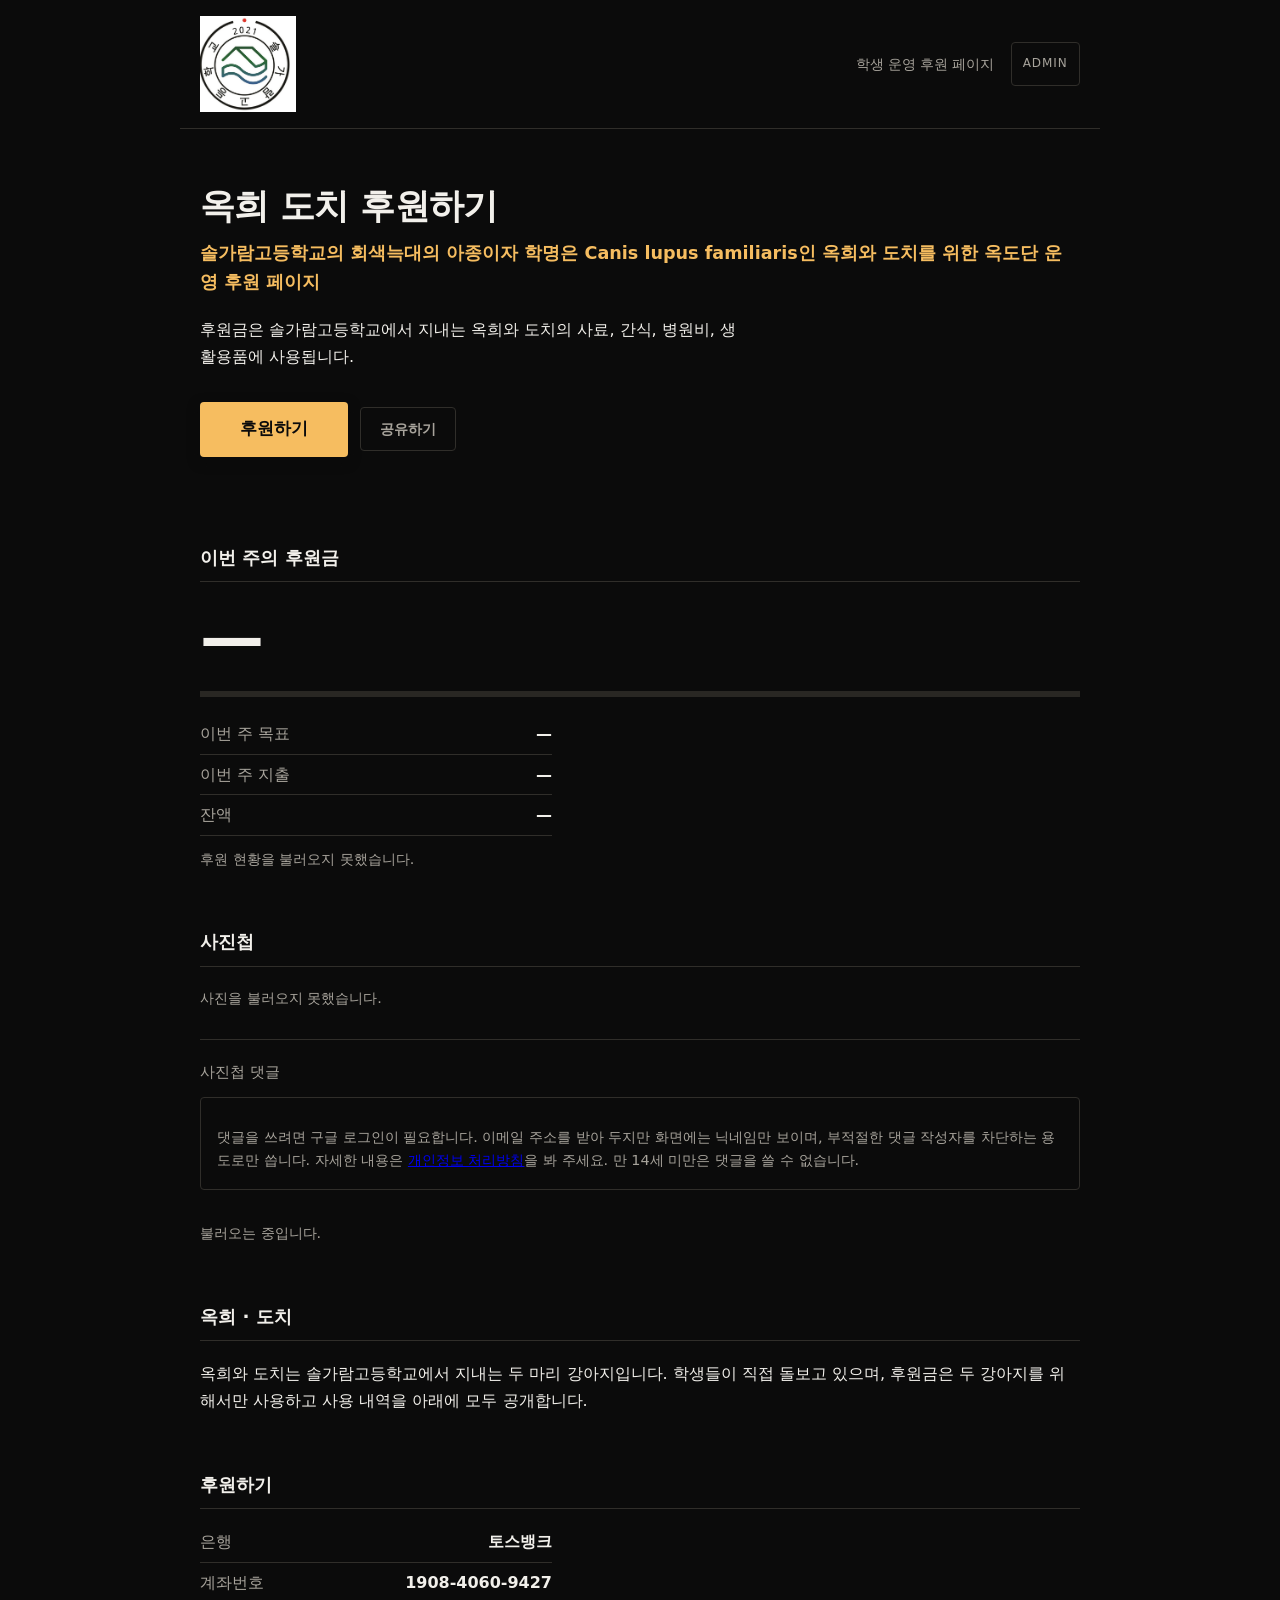
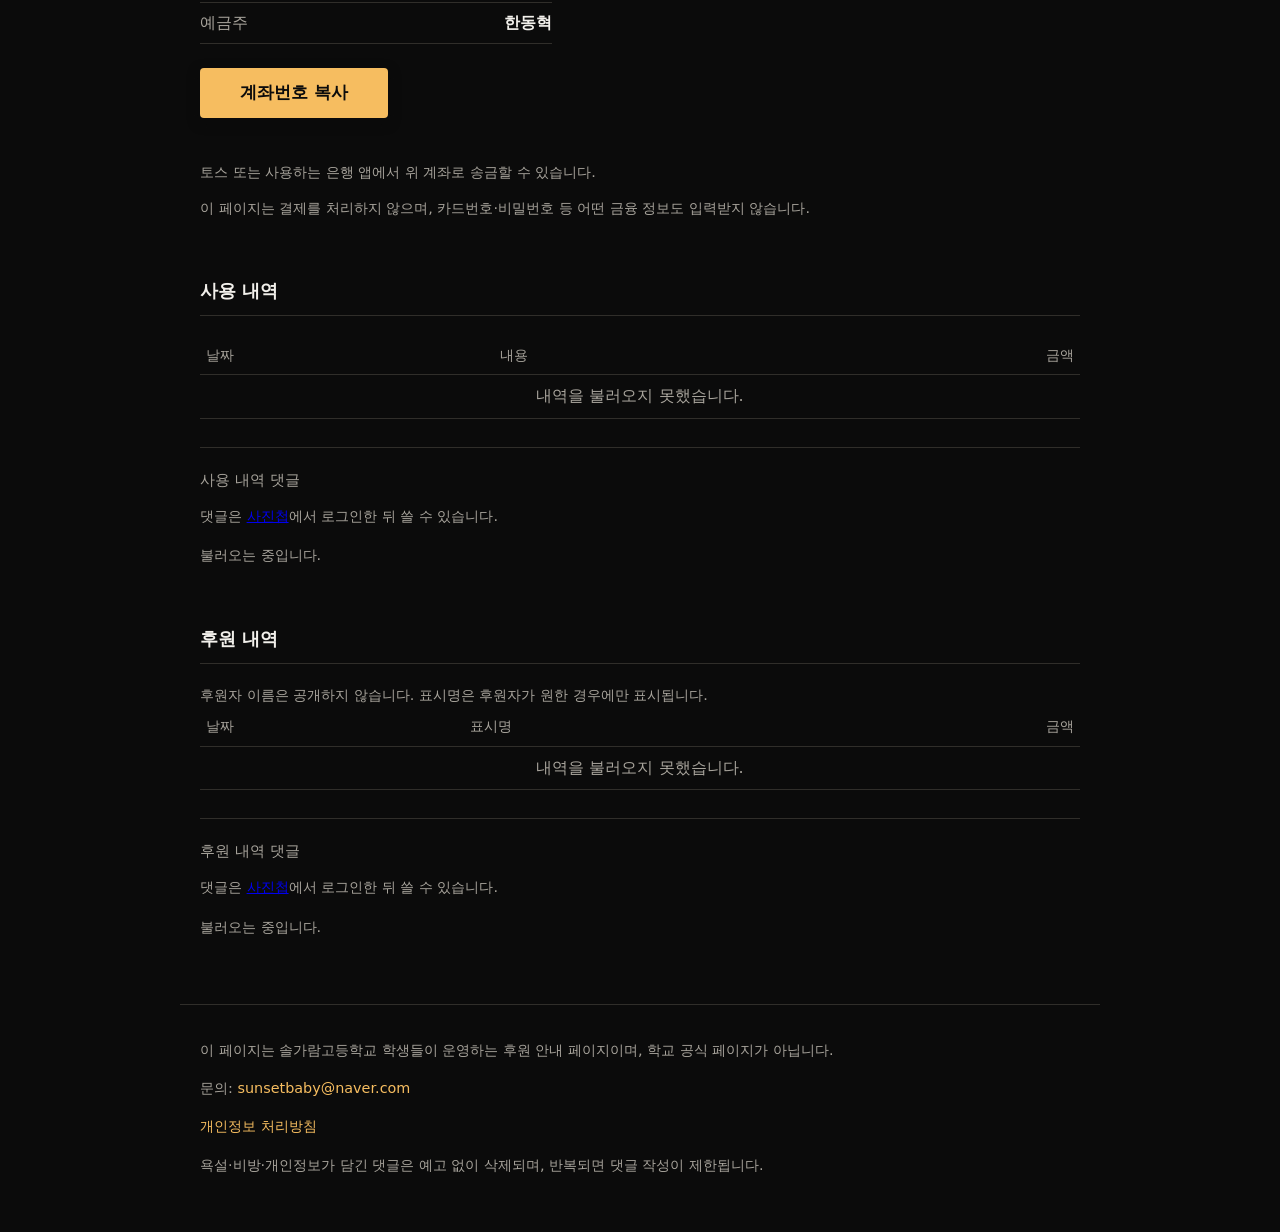
==== index.html @ 8f31803d "style(design): FINDING-004 — 모바일 터치 타깃이 44px 미만 공유하기 버튼 37px, ADMIN 링크 28px로 손가락 조작 최소 크기에 못 미쳤음. 모바" ====
<!DOCTYPE html>
<html lang="ko">
<head>
  <meta charset="UTF-8">
  <meta name="viewport" content="width=device-width, initial-scale=1">
  <title>옥희 도치 후원</title>
  <meta name="description" content="솔가람고등학교의 회색늑대의 아종이자 학명은 Canis lupus familiaris인 옥희와 도치를 위한 옥도단 운영 후원 페이지">
  <link rel="stylesheet" href="style.css?v=14">
  <script src="https://accounts.google.com/gsi/client" async defer></script>
</head>
<body>

<header class="site-header">
  <img src="assets/solgaram-logo.jpg" alt="솔가람고등학교 로고" class="logo"
       onerror="this.hidden=true;this.nextElementSibling.hidden=false">
  <span class="logo-text" hidden>솔가람고등학교</span>
  <span class="header-right">
    <span class="header-note">학생 운영 후원 페이지</span>
    <a href="admin.html" class="admin-link">ADMIN</a>
  </span>
</header>

<main>
  <section class="hero" aria-labelledby="page-title">
    <h1 id="page-title">옥희 도치 후원하기</h1>
    <p class="subtitle">솔가람고등학교의 회색늑대의 아종이자 학명은 Canis lupus familiaris인 옥희와 도치를 위한 옥도단 운영 후원 페이지</p>
    <p class="intro">
      후원금은 솔가람고등학교에서 지내는 옥희와 도치의
      사료, 간식, 병원비, 생활용품에 사용됩니다.
    </p>
    <div class="hero-actions">
      <a href="#donate" class="cta">후원하기</a>
      <button type="button" id="share" class="cta cta-quiet">공유하기</button>
    </div>
    <p class="share-msg" id="share-msg" role="status" aria-live="polite"></p>
  </section>

  <section aria-labelledby="status-title">
    <h2 id="status-title">이번 주의 후원금</h2>
    <p class="big-amount" id="received">—</p>
    <div class="bar" role="progressbar" aria-labelledby="status-title"
         aria-valuemin="0" aria-valuemax="100" aria-valuenow="0" id="bar">
      <div class="bar-fill" id="bar-fill"></div>
    </div>
    <p class="percent" id="percent"></p>
    <dl class="figures">
      <div><dt>이번 주 목표</dt><dd id="goal">—</dd></div>
      <div><dt>이번 주 지출</dt><dd id="spent">—</dd></div>
      <div><dt>잔액</dt><dd id="balance">—</dd></div>
    </dl>
    <p class="note" id="load-status" role="status" hidden>후원 현황을 불러오지 못했습니다.</p>
  </section>

  <section aria-labelledby="gallery-title">
    <h2 id="gallery-title">사진첩</h2>
    <ul class="gallery" id="gallery">
      <li class="gallery-empty">사진을 불러오는 중입니다.</li>
    </ul>

    <div class="comments" data-board="photos">
      <h3 class="comments-title">사진첩 댓글</h3>
      <div id="login-bar" class="login-bar">
      <p class="note">
        댓글을 쓰려면 구글 로그인이 필요합니다. 이메일 주소를 받아 두지만
        화면에는 닉네임만 보이며, 부적절한 댓글 작성자를 차단하는 용도로만 씁니다.
        자세한 내용은 <a href="privacy.html">개인정보 처리방침</a>을 봐 주세요.
        만 14세 미만은 댓글을 쓸 수 없습니다.
      </p>
      <div id="google-btn"></div>
      <p id="login-state" class="login-state" role="status" aria-live="polite"></p>
      <label class="login-nick">
        <span class="field-label">닉네임 (댓글에 이 이름으로 표시됩니다)</span>
        <input type="text" id="my-nickname" maxlength="20" placeholder="닉네임" autocomplete="off">
      </label>
      <button type="button" id="google-logout" class="cta cta-quiet" hidden>로그아웃</button>
    </div>

      <form class="comment-form" hidden>
        <label class="visually-hidden" for="body-photos">댓글</label>
        <input type="text" id="body-photos" class="comment-body" maxlength="200"
               placeholder="댓글을 남겨 주세요" autocomplete="off" required>
        <button type="submit" class="cta cta-quiet">등록</button>
        <p class="form-msg comment-msg" role="status" aria-live="polite"></p>
      </form>
      <ul class="comment-list"><li class="comment-empty">불러오는 중입니다.</li></ul>
    </div>
  </section>

  <section aria-labelledby="about-title">
    <h2 id="about-title">옥희 · 도치</h2>
    <p>
      옥희와 도치는 솔가람고등학교에서 지내는 두 마리 강아지입니다.
      학생들이 직접 돌보고 있으며, 후원금은 두 강아지를 위해서만 사용하고
      사용 내역을 아래에 모두 공개합니다.
    </p>
  </section>

  <section id="donate" aria-labelledby="donate-title">
    <h2 id="donate-title">후원하기</h2>
    <p class="stop-notice" id="donate-stop" hidden>
      <strong>지금은 후원을 받지 않습니다.</strong><br>
      올해 모인 후원금이 저희가 정한 한도에 이르러 계좌 안내를 내렸습니다.
      「기부금품의 모집 및 사용에 관한 법률」은 연간 1천만 원 이상을 모집할 때
      등록을 요구하는데, 저희는 학생이 운영하는 작은 모금이라 그 절반인
      500만 원에서 스스로 멈추기로 했습니다.
      마음만 감사히 받겠습니다.
    </p>

    <dl class="account" id="account-box">
      <div><dt>은행</dt><dd>토스뱅크</dd></div>
      <div><dt>계좌번호</dt><dd id="account-number">1908-4060-9427</dd></div>
      <div><dt>예금주</dt><dd>한동혁</dd></div>
    </dl>
    <button type="button" id="copy-account" class="cta">계좌번호 복사</button>
    <p class="copy-feedback" id="copy-feedback" role="status" aria-live="polite"></p>
    <p class="note">토스 또는 사용하는 은행 앱에서 위 계좌로 송금할 수 있습니다.</p>
    <p class="note">
      이 페이지는 결제를 처리하지 않으며, 카드번호·비밀번호 등
      어떤 금융 정보도 입력받지 않습니다.
    </p>
  </section>

  <section aria-labelledby="ledger-title">
    <h2 id="ledger-title">사용 내역</h2>
    <table class="expenses">
      <caption class="visually-hidden">공개된 지출 내역</caption>
      <thead>
        <tr>
          <th scope="col">날짜</th>
          <th scope="col">내용</th>
          <th scope="col" class="num">금액</th>
        </tr>
      </thead>
      <tbody id="expenses-body">
        <tr><td colspan="3" class="empty">내역을 불러오는 중입니다.</td></tr>
      </tbody>
    </table>

    <div class="comments" data-board="expenses">
      <h3 class="comments-title">사용 내역 댓글</h3>
      <form class="comment-form" hidden>
        <label class="visually-hidden" for="body-expenses">댓글</label>
        <input type="text" id="body-expenses" class="comment-body" maxlength="200"
               placeholder="댓글을 남겨 주세요" autocomplete="off" required>
        <button type="submit" class="cta cta-quiet">등록</button>
        <p class="form-msg comment-msg" role="status" aria-live="polite"></p>
      </form>
      <p class="note comment-login-note">댓글은 <a href="#gallery-title">사진첩</a>에서 로그인한 뒤 쓸 수 있습니다.</p>
      <ul class="comment-list"><li class="comment-empty">불러오는 중입니다.</li></ul>
    </div>
  </section>

  <section aria-labelledby="donations-title">
    <h2 id="donations-title">후원 내역</h2>
    <p class="note">후원자 이름은 공개하지 않습니다. 표시명은 후원자가 원한 경우에만 표시됩니다.</p>
    <table class="expenses">
      <caption class="visually-hidden">공개된 후원 내역</caption>
      <thead>
        <tr>
          <th scope="col">날짜</th>
          <th scope="col">표시명</th>
          <th scope="col" class="num">금액</th>
        </tr>
      </thead>
      <tbody id="donations-body">
        <tr><td colspan="3" class="empty">내역을 불러오는 중입니다.</td></tr>
      </tbody>
    </table>

    <div class="comments" data-board="donations">
      <h3 class="comments-title">후원 내역 댓글</h3>
      <form class="comment-form" hidden>
        <label class="visually-hidden" for="body-donations">댓글</label>
        <input type="text" id="body-donations" class="comment-body" maxlength="200"
               placeholder="댓글을 남겨 주세요" autocomplete="off" required>
        <button type="submit" class="cta cta-quiet">등록</button>
        <p class="form-msg comment-msg" role="status" aria-live="polite"></p>
      </form>
      <p class="note comment-login-note">댓글은 <a href="#gallery-title">사진첩</a>에서 로그인한 뒤 쓸 수 있습니다.</p>
      <ul class="comment-list"><li class="comment-empty">불러오는 중입니다.</li></ul>
    </div>
  </section>

</main>

<dialog id="lightbox" class="lightbox" aria-label="사진 크게 보기">
  <button type="button" id="lightbox-close" class="lightbox-close" aria-label="닫기">✕</button>
  <img id="lightbox-img" alt="">
  <p class="lightbox-caption" id="lightbox-caption"></p>
</dialog>

<footer>
  <p>
    이 페이지는 솔가람고등학교 학생들이 운영하는 후원 안내 페이지이며,
    학교 공식 페이지가 아닙니다.
  </p>
  <p>문의: <a href="mailto:sunsetbaby@naver.com">sunsetbaby@naver.com</a></p>
  <p><a href="privacy.html">개인정보 처리방침</a></p>
  <p>
    욕설·비방·개인정보가 담긴 댓글은 예고 없이 삭제되며,
    반복되면 댓글 작성이 제한됩니다.
  </p>
</footer>

<script src="script.js?v=14"></script>
</body>
</html>
---- style.css ----
/* 옥도단 후원 — Marigold × Obsidian
   모바일 우선, 시스템 폰트, 문서형 레이아웃
*/

:root {
  /* 기본 색상 */
  --text: #F2F0EB;
  --muted: #A7A39B;
  --line: #302E2A;
  --bar-bg: #292723;

  /* 테마 색상 */
  --marigold: #F6BD60;
  --marigold-hover: #FFD27A;
  --obsidian: #0B0B0B;

  /* 그림자 */
  --shadow: rgba(11, 11, 11, 0.65);
}

* {
  box-sizing: border-box;
}

/* .comment-form { display: flex } 같은 클래스 규칙이
   hidden 속성(브라우저 기본 display:none)을 이겨 버립니다.
   숨기라고 한 것은 반드시 숨겨지게 합니다. */
[hidden] {
  display: none !important;
}

html {
  scroll-behavior: smooth;
}

body {
  margin: 0;
  font-family: system-ui, -apple-system, "Segoe UI", "Malgun Gothic", sans-serif;
  color: var(--text);
  background: var(--obsidian);
  line-height: 1.65;
}

.site-header,
main,
footer {
  max-width: 920px;
  margin: 0 auto;
  padding: 0 1.25rem;
}

/* ========================================
   헤더
======================================== */

.site-header {
  display: flex;
  align-items: center;
  justify-content: space-between;
  gap: 1rem;

  padding-top: 1rem;
  padding-bottom: 1rem;

  border-bottom: 1px solid var(--line);
}

.logo {
  height: 6rem;
  width: auto;
  object-fit: contain;
}

.logo-text {
  font-weight: 700;
  color: var(--text);
}

.header-note {
  font-size: 0.85rem;
  color: var(--muted);
}

/* ========================================
   공통
======================================== */

section {
  margin: 3.5rem 0;
}

h1 {
  font-size: 2.2rem;
  margin: 0;
  letter-spacing: -0.02em;
}

h2 {
  font-size: 1.15rem;
  margin: 0 0 1.25rem;
  padding-bottom: 0.5rem;
  border-bottom: 1px solid var(--line);
}

.note {
  font-size: 0.9rem;
  color: var(--muted);
  margin: 0.75rem 0 0;
}

/* ========================================
   히어로
======================================== */

.hero {
  margin-top: 3rem;
}

.subtitle {
  font-size: 1.1rem;
  color: var(--marigold);
  margin: 0.25rem 0 1.25rem;
  font-weight: bold;
}

.intro {
  margin: 0 0 2rem;
  max-width: 34em;
}

/* ========================================
   버튼
======================================== */

.cta {
  display: inline-block;

  background: var(--marigold);
  color: var(--obsidian);

  font-size: 1.05rem;
  font-weight: 700;
  font-family: inherit;

  padding: 0.85rem 2.5rem;

  border: none;
  border-radius: 0.25rem;

  text-decoration: none;
  cursor: pointer;

  box-shadow: 0 4px 12px var(--shadow);

  transition:
    background 0.15s ease,
    transform 0.15s ease,
    box-shadow 0.15s ease;
}

.cta:hover {
  background: var(--marigold-hover);

  transform: translateY(-1px);

  box-shadow: 0 6px 16px var(--shadow);
}

.cta:active {
  transform: translateY(0);
}

.hero-actions {
  display: flex;
  flex-wrap: wrap;
  gap: 0.75rem;
  align-items: center;
}

.share-msg {
  font-size: 0.9rem;
  color: var(--marigold);
  margin: 0.6rem 0 0;
  min-height: 1.4em;
}

/* ========================================
   후원 현황
======================================== */

.big-amount {
  font-size: clamp(2.6rem, 9vw, 4rem);

  font-weight: 700;

  letter-spacing: -0.02em;

  margin: 0 0 1rem;

  line-height: 1.15;

  color: var(--text);
}

.bar {
  height: 6px;

  background: var(--bar-bg);

  overflow: hidden;
}

.bar-fill {
  height: 100%;

  width: 0;

  background: var(--marigold);

  /* 0에서 실제 값까지 차오릅니다. */
  transition: width 0.9s cubic-bezier(0.22, 1, 0.36, 1);
}

.percent {
  font-size: 0.9rem;

  color: var(--muted);

  margin: 0.5rem 0 1.5rem;
}

.figures {
  margin: 0;

  display: grid;

  gap: 0.4rem;
}

.figures div {
  display: flex;

  justify-content: space-between;

  border-bottom: 1px solid var(--line);

  padding-bottom: 0.4rem;

  max-width: 22em;
}

.figures dt {
  color: var(--muted);
}

.figures dd {
  margin: 0;

  font-weight: 700;

  font-variant-numeric: tabular-nums;

  color: var(--text);
}

/* ========================================
   후원하기
======================================== */

.account {
  margin: 0 0 1.5rem;

  display: grid;

  gap: 0.4rem;
}

.account div {
  display: flex;

  justify-content: space-between;

  border-bottom: 1px solid var(--line);

  padding-bottom: 0.4rem;

  max-width: 22em;
}

.account dt {
  color: var(--muted);

  flex-shrink: 0;

  margin-right: 1rem;
}

.account dd {
  margin: 0;

  font-weight: 700;

  font-variant-numeric: tabular-nums;

  word-break: break-all;

  text-align: right;

  color: var(--text);
}

.copy-feedback {
  font-size: 0.9rem;

  margin: 0.6rem 0 0;

  min-height: 1.5em;

  color: var(--marigold);
}

.stop-notice {
  padding: 1rem;
  margin: 0 0 1.5rem;
  border: 1px solid var(--marigold);
  border-radius: 0.25rem;
  color: var(--text);
  font-size: 0.95rem;
  line-height: 1.7;
}

.stop-notice strong {
  color: var(--marigold);
}

/* ========================================
   사용 내역
======================================== */

.expenses {
  width: 100%;

  border-collapse: collapse;

  font-variant-numeric: tabular-nums;
}

.expenses th,
.expenses td {
  text-align: left;

  padding: 0.5rem 0.4rem;

  border-bottom: 1px solid var(--line);
}

.expenses th {
  font-size: 0.85rem;

  color: var(--muted);

  font-weight: 400;
}

.expenses td {
  color: var(--text);
}

.expenses .num {
  text-align: right;

  white-space: nowrap;
}

.expenses .empty {
  color: var(--muted);

  text-align: center;
}

/* ========================================
   푸터
======================================== */

footer {
  border-top: 1px solid var(--line);

  margin-top: 4rem;

  padding-top: 1.25rem;
  padding-bottom: 2.5rem;

  font-size: 0.9rem;

  color: var(--muted);
}

footer a {
  color: var(--marigold);

  text-decoration: none;
}

footer a:hover {
  color: var(--marigold-hover);

  text-decoration: underline;
}

/* ========================================
   접근성
======================================== */

.visually-hidden {
  position: absolute;

  width: 1px;
  height: 1px;

  overflow: hidden;

  clip: rect(0 0 0 0);

  white-space: nowrap;
}

a:focus-visible,
button:focus-visible {
  outline: 3px solid var(--marigold);

  outline-offset: 2px;
}

/* ========================================
   움직임
   ----------------------------------------
   불러온 내용이 툭 튀어나오지 않게 하는 용도입니다.
   장식용 움직임은 넣지 않습니다.
======================================== */

@keyframes fade-up {
  from {
    opacity: 0;
    transform: translateY(8px);
  }
  to {
    opacity: 1;
    transform: none;
  }
}

/* 사진과 댓글은 나중에 불러와 채워지므로 부드럽게 나타나게 합니다. */
.gallery li,
.comment {
  animation: fade-up 0.35s ease both;
}

/* 사진은 앞의 몇 장만 시차를 둡니다. 너무 길면 기다리는 느낌이 납니다. */
.gallery li:nth-child(2) { animation-delay: 0.04s; }
.gallery li:nth-child(3) { animation-delay: 0.08s; }
.gallery li:nth-child(4) { animation-delay: 0.12s; }
.gallery li:nth-child(5) { animation-delay: 0.16s; }
.gallery li:nth-child(6) { animation-delay: 0.20s; }

/* 크게 보기가 갑자기 튀어나오지 않게 합니다. */
@keyframes lightbox-in {
  from {
    opacity: 0;
    transform: scale(0.97);
  }
  to {
    opacity: 1;
    transform: none;
  }
}

@keyframes backdrop-in {
  from { opacity: 0; }
  to { opacity: 1; }
}

.lightbox[open] {
  animation: lightbox-in 0.2s ease;
}

.lightbox[open]::backdrop {
  animation: backdrop-in 0.2s ease;
}

/* ========================================
   모션 감소 설정
   ----------------------------------------
   기기에서 "동작 줄이기"를 켠 사람에게는 전부 끕니다.
======================================== */

@media (prefers-reduced-motion: reduce) {
  html {
    scroll-behavior: auto;
  }

  .cta,
  .bar-fill {
    transition: none;
  }

  .gallery li,
  .comment,
  .lightbox[open],
  .lightbox[open]::backdrop {
    animation: none;
  }

  .cta:hover {
    transform: none;
  }
}

/* ========================================
   사진첩
======================================== */

.gallery {
  list-style: none;
  padding: 0;
  margin: 0;
  display: grid;
  gap: 1rem;
  grid-template-columns: repeat(auto-fill, minmax(220px, 1fr));
}

.gallery-item {
  display: block;
  width: 100%;
  padding: 0;
  border: none;
  background: none;
  cursor: zoom-in;
}

.gallery img {
  width: 100%;
  height: 200px;
  object-fit: cover;
  display: block;
  border-radius: 0.25rem;
  background: var(--bar-bg);
}

/* 크게 보기 */

.lightbox {
  border: none;
  padding: 0;
  background: none;
  max-width: 100vw;
  max-height: 100vh;
  overflow: visible;
}

.lightbox::backdrop {
  background: rgba(11, 11, 11, 0.92);
}

.lightbox img {
  display: block;
  margin: 0 auto;
  max-width: 92vw;
  max-height: 82vh;
  width: auto;
  height: auto;
  object-fit: contain;
}

.lightbox-caption {
  margin: 0.75rem 0 0;
  text-align: center;
  color: var(--text);
  font-size: 0.95rem;
}

.lightbox-caption:empty {
  display: none;
}

.lightbox-close {
  position: absolute;
  top: -2.5rem;
  right: 0;
  font-size: 1.3rem;
  line-height: 1;
  padding: 0.4rem 0.7rem;
  color: var(--text);
  background: none;
  border: 1px solid var(--line);
  border-radius: 0.25rem;
  font-family: inherit;
  cursor: pointer;
}

.lightbox-close:hover {
  color: var(--marigold);
  border-color: var(--marigold);
}

.gallery-caption {
  margin: 0.4rem 0 0;
  font-size: 0.9rem;
  color: var(--muted);
}

.gallery-empty {
  color: var(--muted);
  font-size: 0.9rem;
}

/* ========================================
   관리자
======================================== */

.header-right {
  display: flex;
  align-items: center;
  gap: 1rem;
}

.admin-link {
  display: inline-flex;
  align-items: center;
  min-height: 44px;

  font-size: 0.75rem;
  letter-spacing: 0.08em;
  color: var(--muted);
  text-decoration: none;
  border: 1px solid var(--line);
  border-radius: 0.25rem;
  padding: 0 0.7rem;
}

.admin-link:hover {
  color: var(--marigold);
  border-color: var(--marigold);
}

.field {
  display: block;
  margin: 0 0 1rem;
  max-width: 26em;
}

.field-label {
  display: block;
  font-size: 0.85rem;
  color: var(--muted);
  margin-bottom: 0.3rem;
}

.field input,
.field select {
  width: 100%;
  font-family: inherit;
  font-size: 1rem;
  padding: 0.6rem;
  color: var(--text);
  background: var(--bar-bg);
  border: 1px solid var(--line);
  border-radius: 0.25rem;
}

.field input:focus-visible,
.field select:focus-visible {
  outline: 3px solid var(--marigold);
  outline-offset: 2px;
}

.check {
  display: flex;
  align-items: center;
  gap: 0.5rem;
  margin: 0 0 1.25rem;
}

.form-msg {
  font-size: 0.9rem;
  margin: 0.75rem 0 0;
  min-height: 1.5em;
  color: var(--muted);
}

.form-msg-good {
  color: var(--marigold);
}

.form-msg-bad {
  color: #FF8A7A;
}

.cta-quiet {
  background: transparent;
  color: var(--muted);
  border: 1px solid var(--line);
  box-shadow: none;
  font-size: 0.9rem;

  /* 손가락으로 누르는 것이라 최소 44px를 지킵니다. */
  padding: 0.7rem 1.2rem;
  min-height: 44px;
}

.cta-quiet:hover {
  background: transparent;
  color: var(--marigold);
  border-color: var(--marigold);
  box-shadow: none;
}

/* ========================================
   댓글
======================================== */

.comments {
  margin-top: 1.75rem;
  padding-top: 1.25rem;
  border-top: 1px solid var(--line);
}

.comments-title {
  font-size: 0.95rem;
  color: var(--muted);
  font-weight: 400;
  margin: 0 0 0.75rem;
}

.comment-form {
  display: flex;
  flex-wrap: wrap;
  gap: 0.5rem;
  align-items: center;
}

.comment-body {
  font-family: inherit;
  font-size: 0.95rem;
  padding: 0.5rem 0.6rem;
  color: var(--text);
  background: var(--bar-bg);
  border: 1px solid var(--line);
  border-radius: 0.25rem;
}

.comment-body {
  flex: 1 1 14rem;
  min-width: 0;
}

.comment-body:focus-visible {
  outline: 3px solid var(--marigold);
  outline-offset: 2px;
}

.comment-form .cta {
  flex: 0 0 auto;
}

.comment-msg {
  flex: 1 1 100%;
  margin: 0;
  min-height: 0;
}

.comment-msg:empty {
  display: none;
}

.comment-list {
  list-style: none;
  margin: 1rem 0 0;
  padding: 0;
}

.comment {
  padding: 0.5rem 0;
  border-bottom: 1px solid var(--line);
  font-size: 0.95rem;
  overflow-wrap: anywhere;
}

.comment-nickname {
  font-weight: 700;
  color: var(--marigold);
}

.comment-sep {
  color: var(--muted);
}

.comment-at {
  display: block;
  margin-top: 0.15rem;
  font-size: 0.8rem;
  color: var(--muted);
}

.comment-empty {
  color: var(--muted);
  font-size: 0.9rem;
}

/* 구글 로그인 */

.login-bar {
  margin-bottom: 2rem;
  padding: 1rem;
  border: 1px solid var(--line);
  border-radius: 0.25rem;
}

.login-state {
  margin: 0.6rem 0 0;
  font-size: 0.9rem;
  color: var(--marigold);
}

.login-state:empty {
  display: none;
}

.login-nick {
  display: block;
  margin-top: 0.75rem;
  max-width: 18em;
}

.login-nick input {
  width: 100%;
  font-family: inherit;
  font-size: 0.95rem;
  padding: 0.5rem 0.6rem;
  color: var(--text);
  background: var(--bar-bg);
  border: 1px solid var(--line);
  border-radius: 0.25rem;
}

.login-nick input:focus-visible {
  outline: 3px solid var(--marigold);
  outline-offset: 2px;
}

#google-logout {
  margin-top: 0.75rem;
}

.cta-danger:hover {
  color: #FF8A7A;
  border-color: #FF8A7A;
}

/* 관리자 댓글 목록 */

.admin-comments {
  list-style: none;
  margin: 1rem 0 0;
  padding: 0;
}

.admin-comment {
  padding: 0.6rem 0;
  border-bottom: 1px solid var(--line);
  font-size: 0.95rem;
  overflow-wrap: anywhere;
}

.admin-comment-board {
  display: inline-block;
  margin-right: 0.5rem;
  padding: 0.1rem 0.45rem;
  font-size: 0.75rem;
  color: var(--muted);
  border: 1px solid var(--line);
  border-radius: 0.25rem;
}

.admin-comment .cta {
  display: block;
  margin-top: 0.4rem;
}

/* ========================================
   모바일
======================================== */

@media (max-width: 480px) {
  /* 375px에서는 로고 4.5rem + 안내 문구 + ADMIN이 한 줄에 안 들어가
     로고가 잘렸습니다. 로고를 줄이고 오른쪽을 세로로 쌓습니다. */
  .site-header {
    gap: 0.6rem;
  }

  .logo {
    height: 3rem;
    flex-shrink: 0;
  }

  .header-right {
    flex-direction: column;
    align-items: flex-end;
    gap: 0.35rem;
  }

  .header-note {
    font-size: 0.7rem;
    text-align: right;
  }

  .cta {
    display: block;

    width: 100%;

    text-align: center;
  }

  .hero-actions {
    display: block;
  }

  .hero-actions .cta {
    margin-bottom: 0.6rem;
  }
}
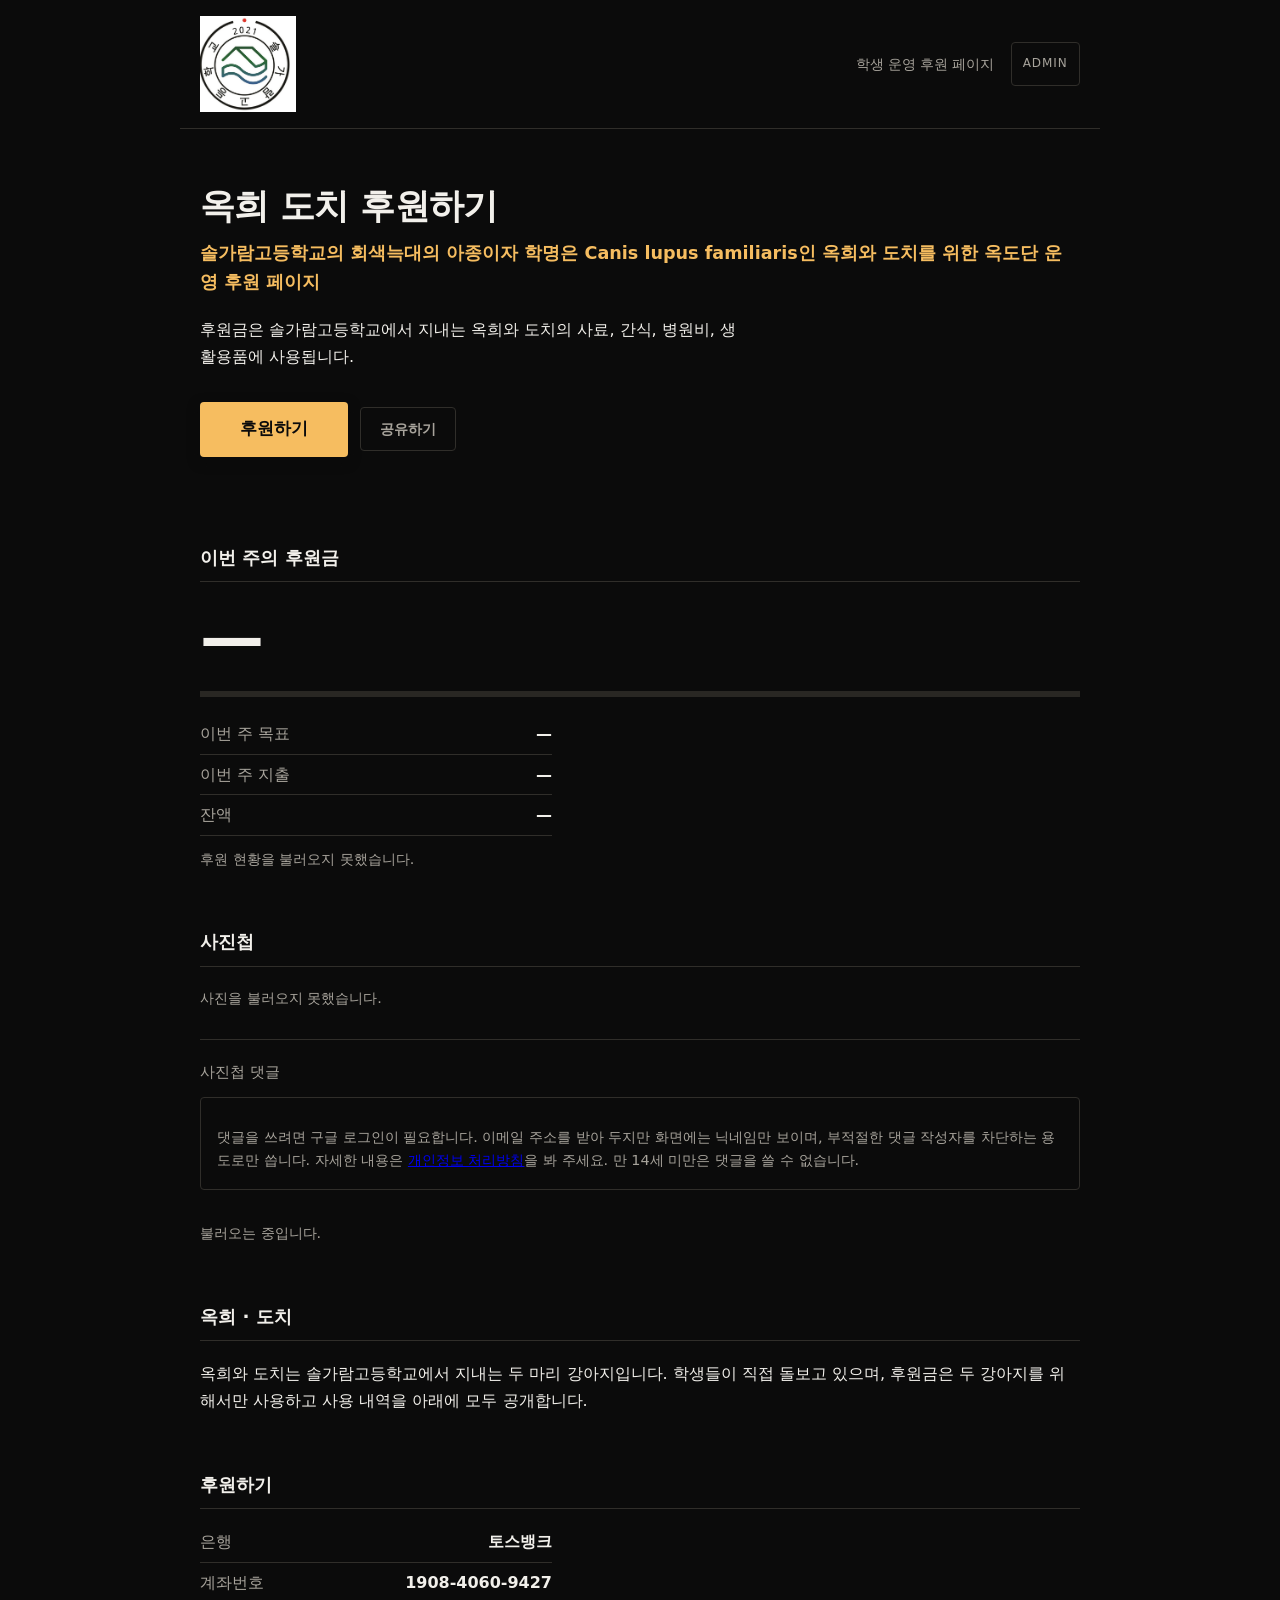
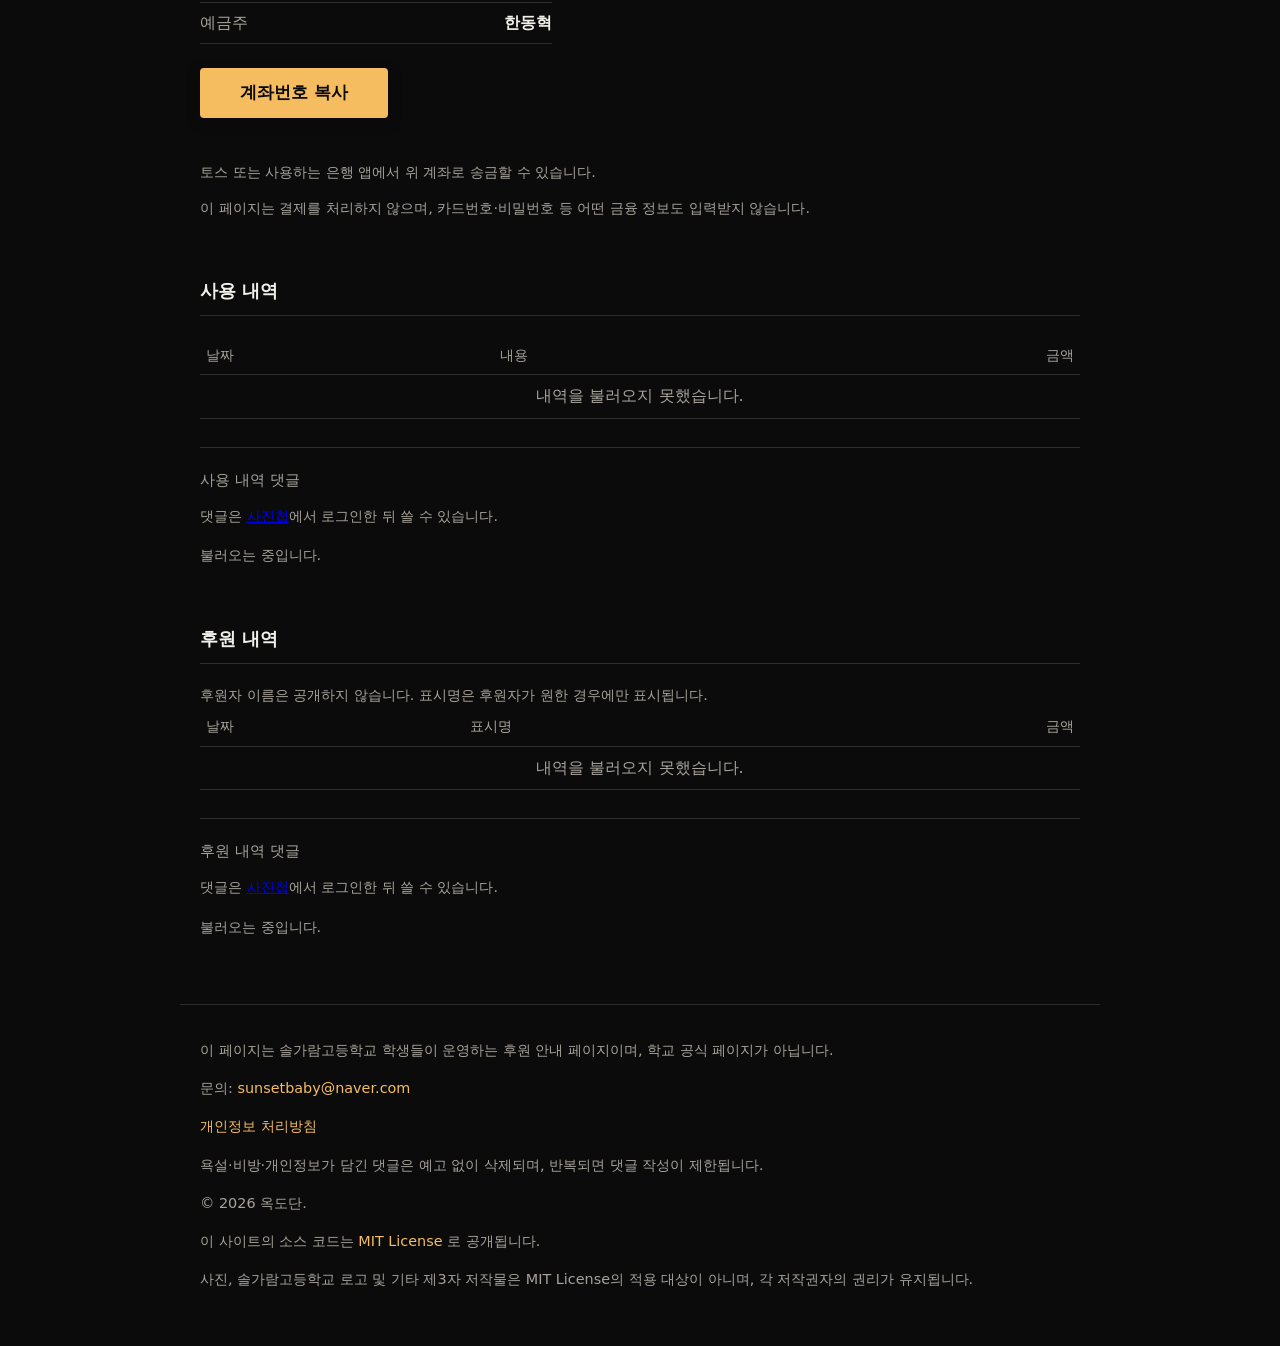
==== commit 71c7777a: "Update footer with copyright and license details Added copyright notice and license information." ====
--- a/index.html
+++ b/index.html
@@ -194,14 +194,36 @@
     이 페이지는 솔가람고등학교 학생들이 운영하는 후원 안내 페이지이며,
     학교 공식 페이지가 아닙니다.
   </p>
+
   <p>문의: <a href="mailto:sunsetbaby@naver.com">sunsetbaby@naver.com</a></p>
-  <p><a href="privacy.html">개인정보 처리방침</a></p>
+
+  <p>
+    <a href="privacy.html">개인정보 처리방침</a>
+  </p>
+
   <p>
     욕설·비방·개인정보가 담긴 댓글은 예고 없이 삭제되며,
     반복되면 댓글 작성이 제한됩니다.
   </p>
+
+  <div class="copyright">
+    <p>© 2026 옥도단.</p>
+
+    <p>
+      이 사이트의 소스 코드는
+      <a href="https://github.com/meer-ckat/SolgaramGaeSeKiHooWon"
+         target="_blank"
+         rel="noopener noreferrer">MIT License</a>
+      로 공개됩니다.
+    </p>
+
+    <p>
+      사진, 솔가람고등학교 로고 및 기타 제3자 저작물은
+      MIT License의 적용 대상이 아니며,
+      각 저작권자의 권리가 유지됩니다.
+    </p>
+  </div>
 </footer>
-
 <script src="script.js?v=14"></script>
 </body>
 </html>
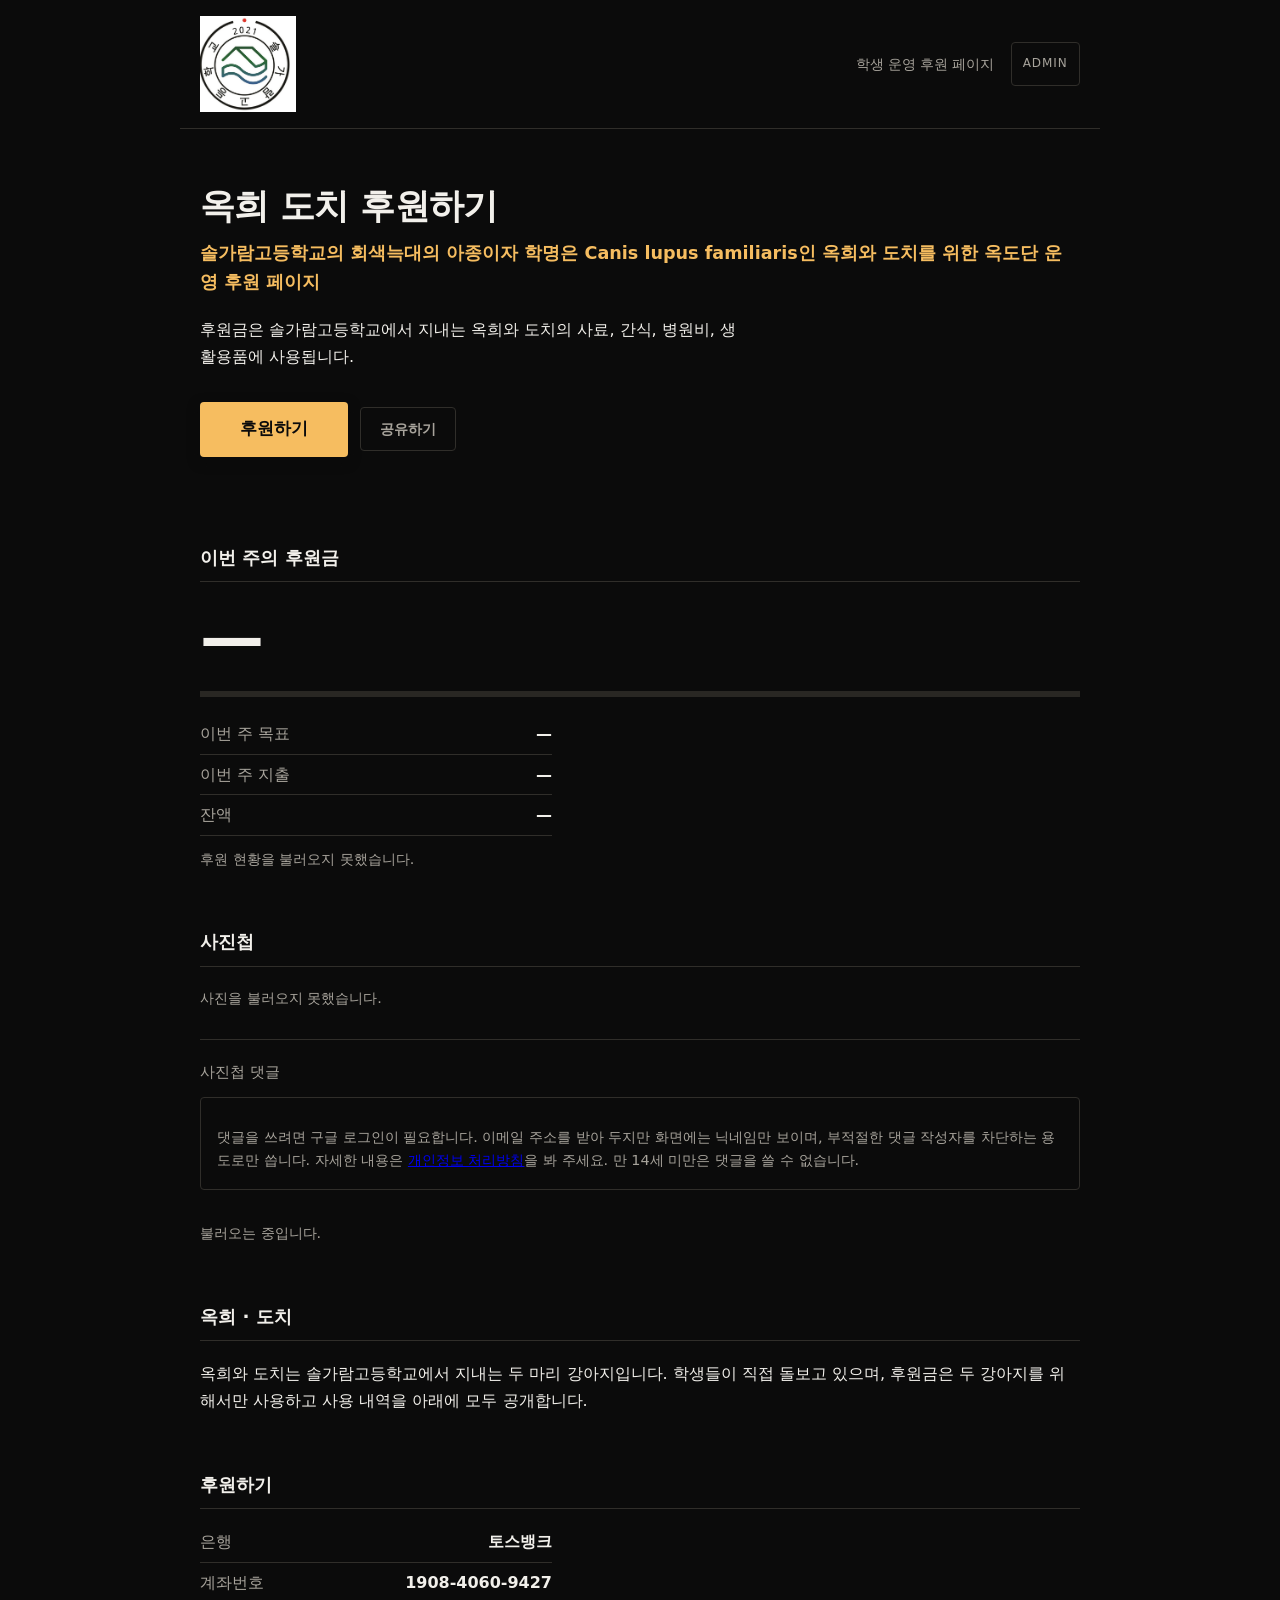
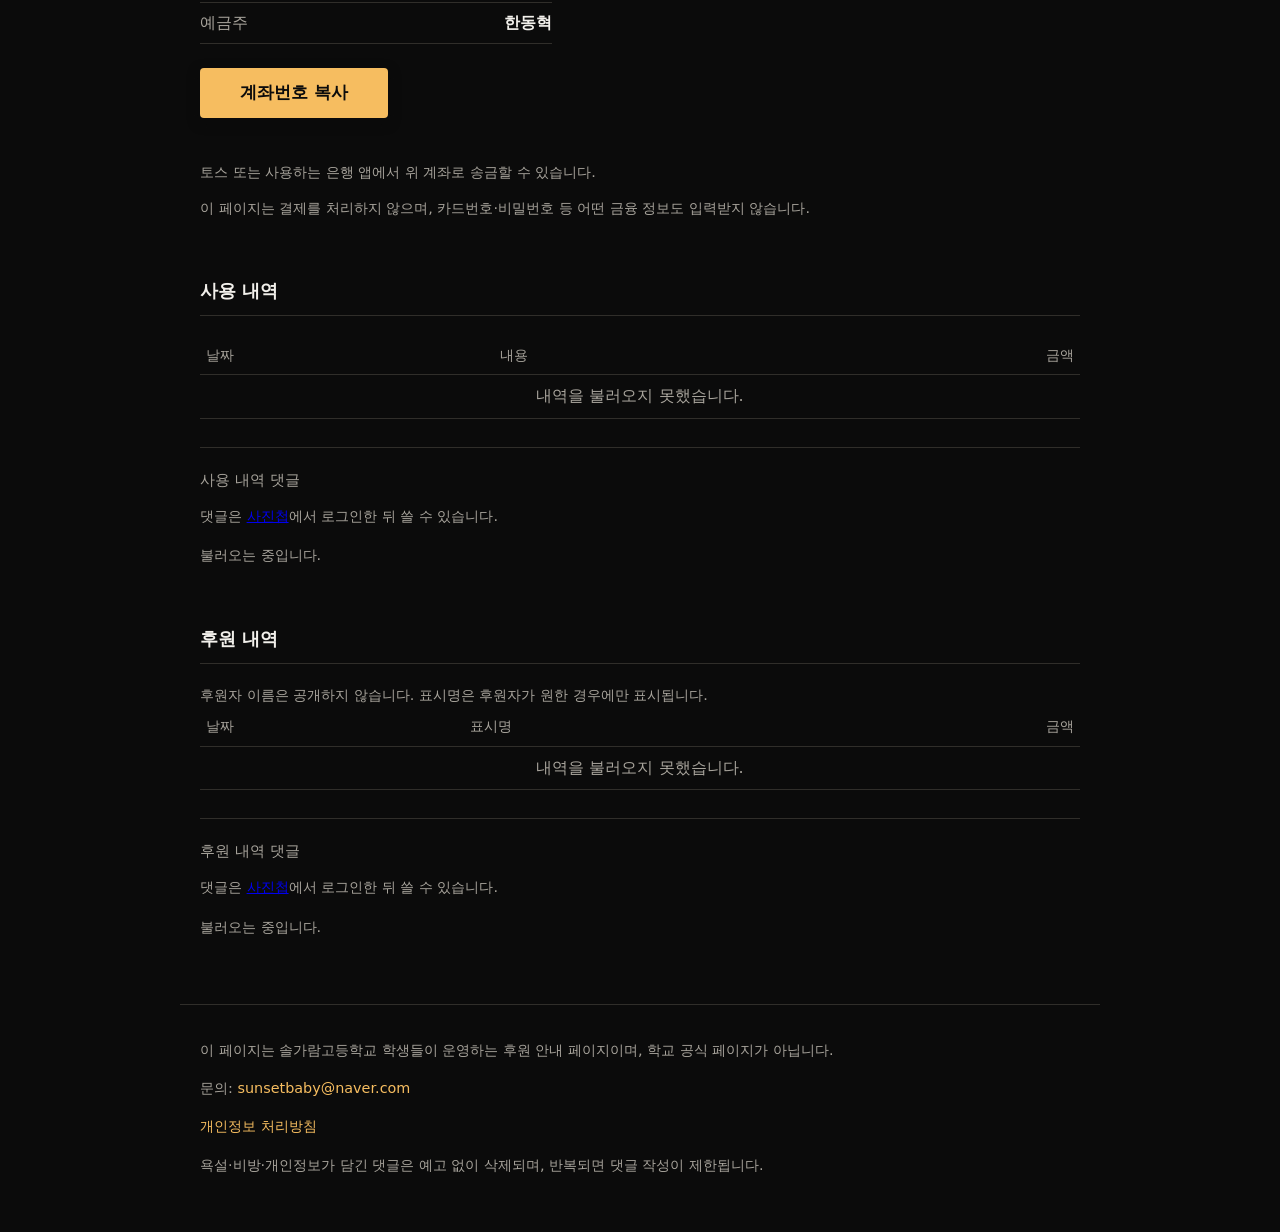
==== commit cf965f85: "fix: 댓글 연타 중복 등록, 계정당 닉네임 미고정 TEST2 — 같은 계정이 댓글마다 다른 닉네임을 쓸 수 있어 한 사람이 여러 명처럼 보였음. 구글 로그인으로 신원을 확인한 " ====
--- a/index.html
+++ b/index.html
@@ -5,7 +5,7 @@
   <meta name="viewport" content="width=device-width, initial-scale=1">
   <title>옥희 도치 후원</title>
   <meta name="description" content="솔가람고등학교의 회색늑대의 아종이자 학명은 Canis lupus familiaris인 옥희와 도치를 위한 옥도단 운영 후원 페이지">
-  <link rel="stylesheet" href="style.css?v=14">
+  <link rel="stylesheet" href="style.css?v=15">
   <script src="https://accounts.google.com/gsi/client" async defer></script>
 </head>
 <body>
@@ -194,36 +194,14 @@
     이 페이지는 솔가람고등학교 학생들이 운영하는 후원 안내 페이지이며,
     학교 공식 페이지가 아닙니다.
   </p>
-
   <p>문의: <a href="mailto:sunsetbaby@naver.com">sunsetbaby@naver.com</a></p>
-
-  <p>
-    <a href="privacy.html">개인정보 처리방침</a>
-  </p>
-
+  <p><a href="privacy.html">개인정보 처리방침</a></p>
   <p>
     욕설·비방·개인정보가 담긴 댓글은 예고 없이 삭제되며,
     반복되면 댓글 작성이 제한됩니다.
   </p>
-
-  <div class="copyright">
-    <p>© 2026 옥도단.</p>
-
-    <p>
-      이 사이트의 소스 코드는
-      <a href="https://github.com/meer-ckat/SolgaramGaeSeKiHooWon"
-         target="_blank"
-         rel="noopener noreferrer">MIT License</a>
-      로 공개됩니다.
-    </p>
-
-    <p>
-      사진, 솔가람고등학교 로고 및 기타 제3자 저작물은
-      MIT License의 적용 대상이 아니며,
-      각 저작권자의 권리가 유지됩니다.
-    </p>
-  </div>
 </footer>
-<script src="script.js?v=14"></script>
+
+<script src="script.js?v=15"></script>
 </body>
 </html>
--- a/style.css
+++ b/style.css
@@ -343,6 +343,18 @@
   border-collapse: collapse;
 
   font-variant-numeric: tabular-nums;
+}
+
+.copyright {
+  margin-top: 2rem;
+  padding-top: 1rem;
+  border-top: 1px solid #ddd;
+  font-size: 0.85rem;
+  color: #666;
+}
+
+.copyright p {
+  margin: 0.35rem 0;
 }
 
 .expenses th,
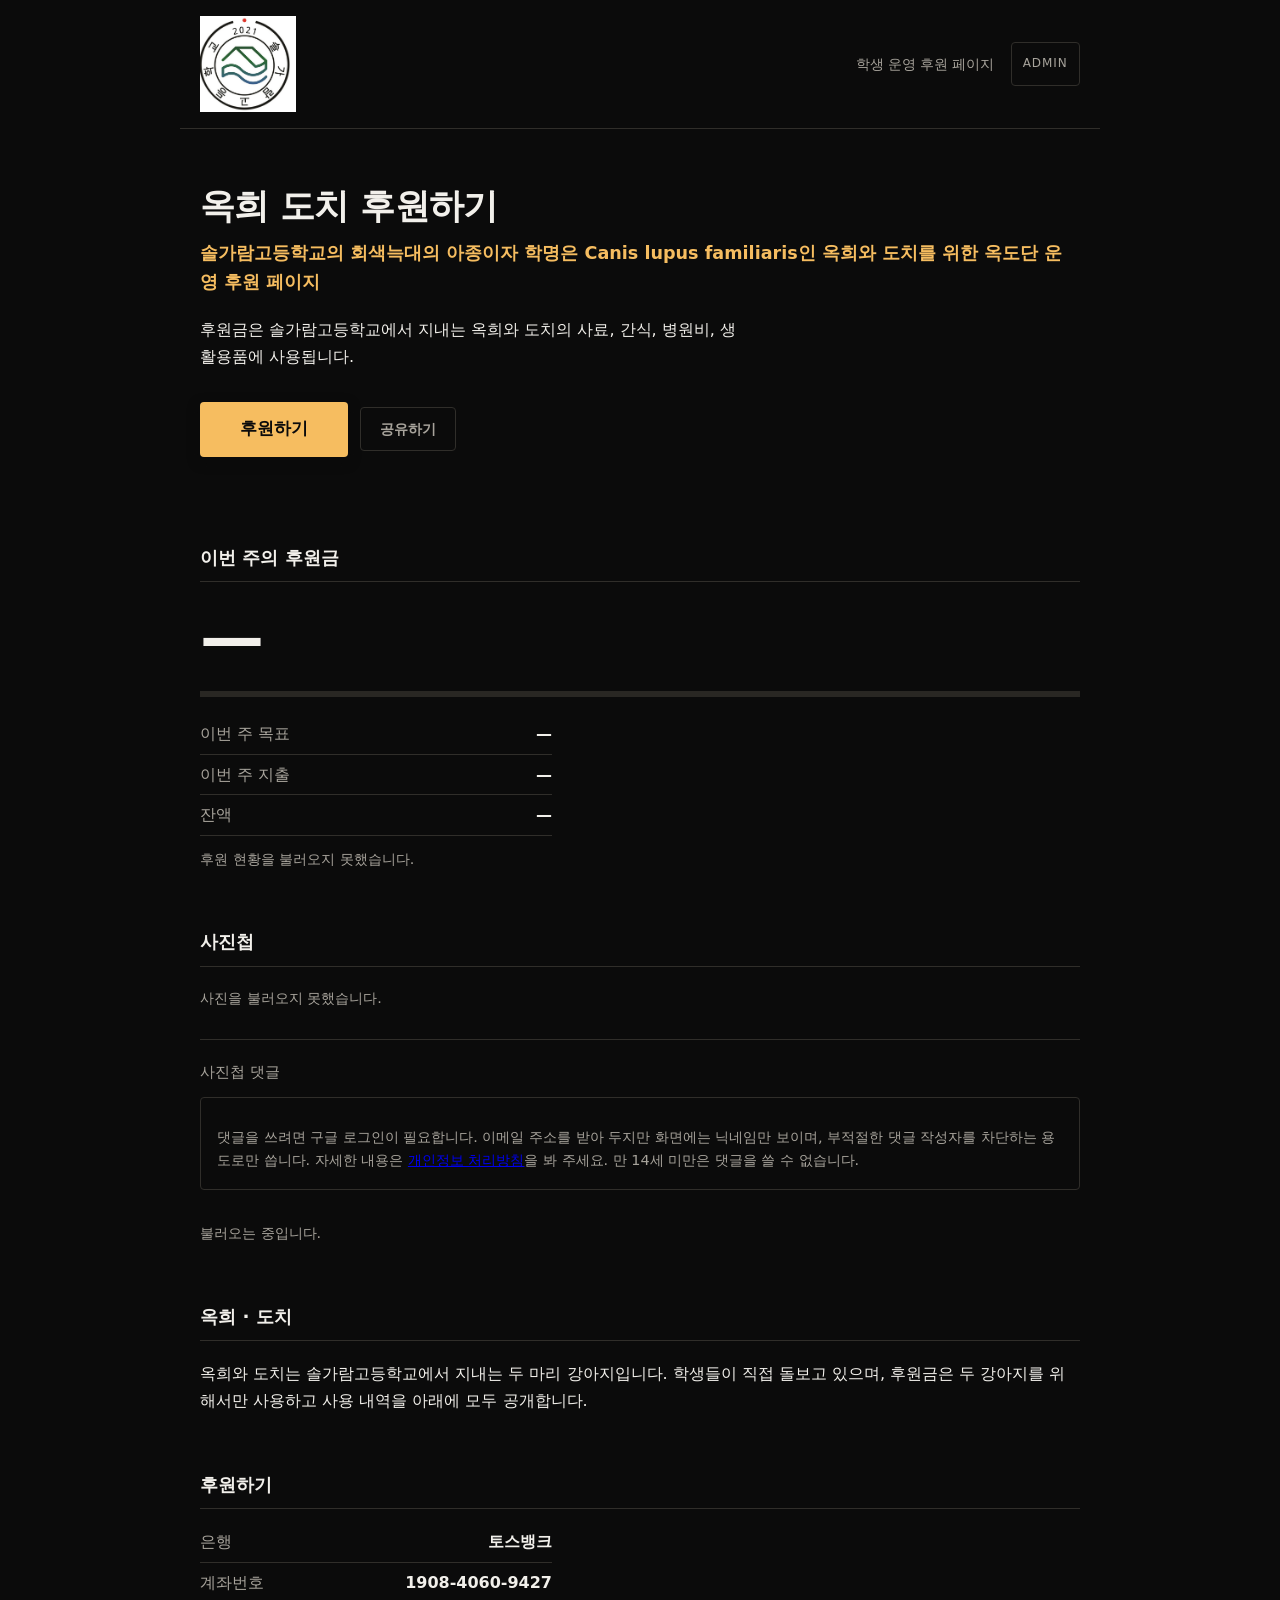
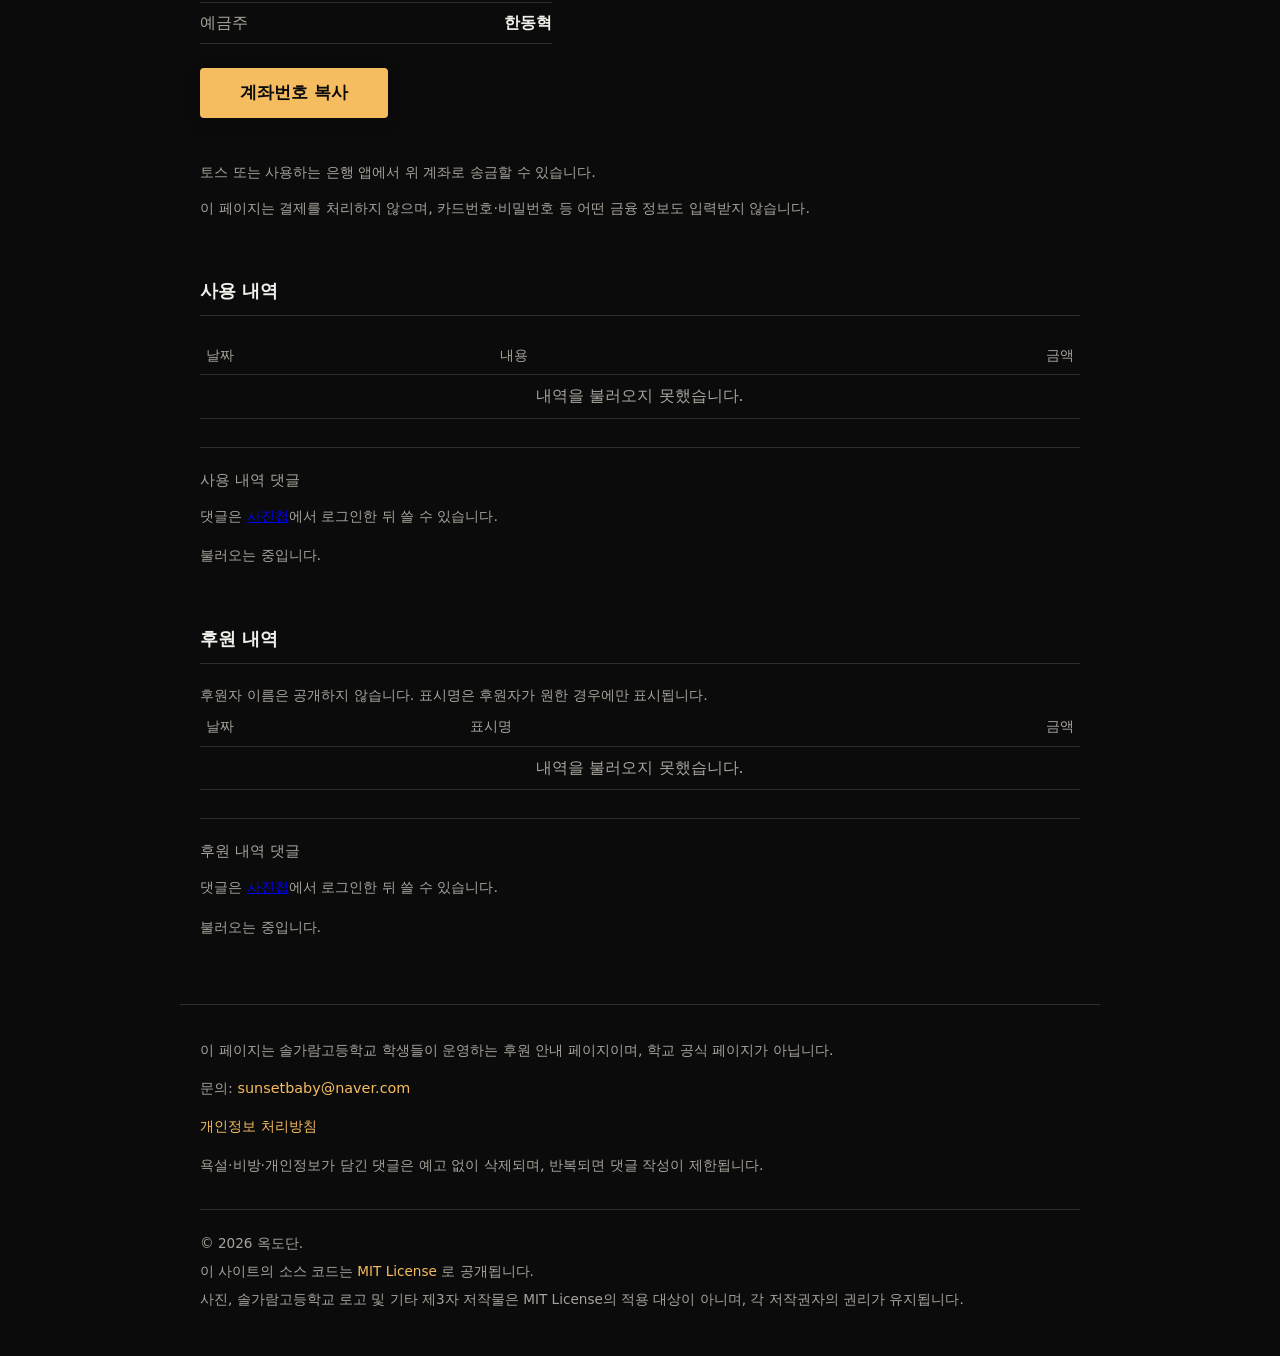
==== commit 1574e56d: "Merge remote-tracking branch 'origin/main' # Conflicts: #	index.html" ====
--- a/index.html
+++ b/index.html
@@ -194,14 +194,36 @@
     이 페이지는 솔가람고등학교 학생들이 운영하는 후원 안내 페이지이며,
     학교 공식 페이지가 아닙니다.
   </p>
+
   <p>문의: <a href="mailto:sunsetbaby@naver.com">sunsetbaby@naver.com</a></p>
-  <p><a href="privacy.html">개인정보 처리방침</a></p>
+
+  <p>
+    <a href="privacy.html">개인정보 처리방침</a>
+  </p>
+
   <p>
     욕설·비방·개인정보가 담긴 댓글은 예고 없이 삭제되며,
     반복되면 댓글 작성이 제한됩니다.
   </p>
+
+  <div class="copyright">
+    <p>© 2026 옥도단.</p>
+
+    <p>
+      이 사이트의 소스 코드는
+      <a href="https://github.com/meer-ckat/SolgaramGaeSeKiHooWon"
+         target="_blank"
+         rel="noopener noreferrer">MIT License</a>
+      로 공개됩니다.
+    </p>
+
+    <p>
+      사진, 솔가람고등학교 로고 및 기타 제3자 저작물은
+      MIT License의 적용 대상이 아니며,
+      각 저작권자의 권리가 유지됩니다.
+    </p>
+  </div>
 </footer>
-
 <script src="script.js?v=15"></script>
 </body>
 </html>
--- a/style.css
+++ b/style.css
@@ -345,78 +345,81 @@
   font-variant-numeric: tabular-nums;
 }
 
+.expenses th,
+.expenses td {
+  text-align: left;
+
+  padding: 0.5rem 0.4rem;
+
+  border-bottom: 1px solid var(--line);
+}
+
+.expenses th {
+  font-size: 0.85rem;
+
+  color: var(--muted);
+
+  font-weight: 400;
+}
+
+.expenses td {
+  color: var(--text);
+}
+
+.expenses .num {
+  text-align: right;
+
+  white-space: nowrap;
+}
+
+.expenses .empty {
+  color: var(--muted);
+
+  text-align: center;
+}
+
+/* ========================================
+   푸터
+======================================== */
+
+footer {
+  border-top: 1px solid var(--line);
+
+  margin-top: 4rem;
+
+  padding-top: 1.25rem;
+  padding-bottom: 2.5rem;
+
+  font-size: 0.9rem;
+
+  color: var(--muted);
+}
+
+footer a {
+  color: var(--marigold);
+
+  text-decoration: none;
+}
+
+footer a:hover {
+  color: var(--marigold-hover);
+
+  text-decoration: underline;
+}
+
+/* 저작권·라이선스 표기.
+   #666 은 이 배경(#0B0B0B)에서 명암비 3.4:1 로 읽기 어렵고,
+   #ddd 구분선은 다른 선보다 밝게 튀어서 테마 변수로 맞췄습니다. */
 .copyright {
   margin-top: 2rem;
   padding-top: 1rem;
-  border-top: 1px solid #ddd;
+  border-top: 1px solid var(--line);
   font-size: 0.85rem;
-  color: #666;
+  color: var(--muted);
 }
 
 .copyright p {
   margin: 0.35rem 0;
-}
-
-.expenses th,
-.expenses td {
-  text-align: left;
-
-  padding: 0.5rem 0.4rem;
-
-  border-bottom: 1px solid var(--line);
-}
-
-.expenses th {
-  font-size: 0.85rem;
-
-  color: var(--muted);
-
-  font-weight: 400;
-}
-
-.expenses td {
-  color: var(--text);
-}
-
-.expenses .num {
-  text-align: right;
-
-  white-space: nowrap;
-}
-
-.expenses .empty {
-  color: var(--muted);
-
-  text-align: center;
-}
-
-/* ========================================
-   푸터
-======================================== */
-
-footer {
-  border-top: 1px solid var(--line);
-
-  margin-top: 4rem;
-
-  padding-top: 1.25rem;
-  padding-bottom: 2.5rem;
-
-  font-size: 0.9rem;
-
-  color: var(--muted);
-}
-
-footer a {
-  color: var(--marigold);
-
-  text-decoration: none;
-}
-
-footer a:hover {
-  color: var(--marigold-hover);
-
-  text-decoration: underline;
 }
 
 /* ========================================
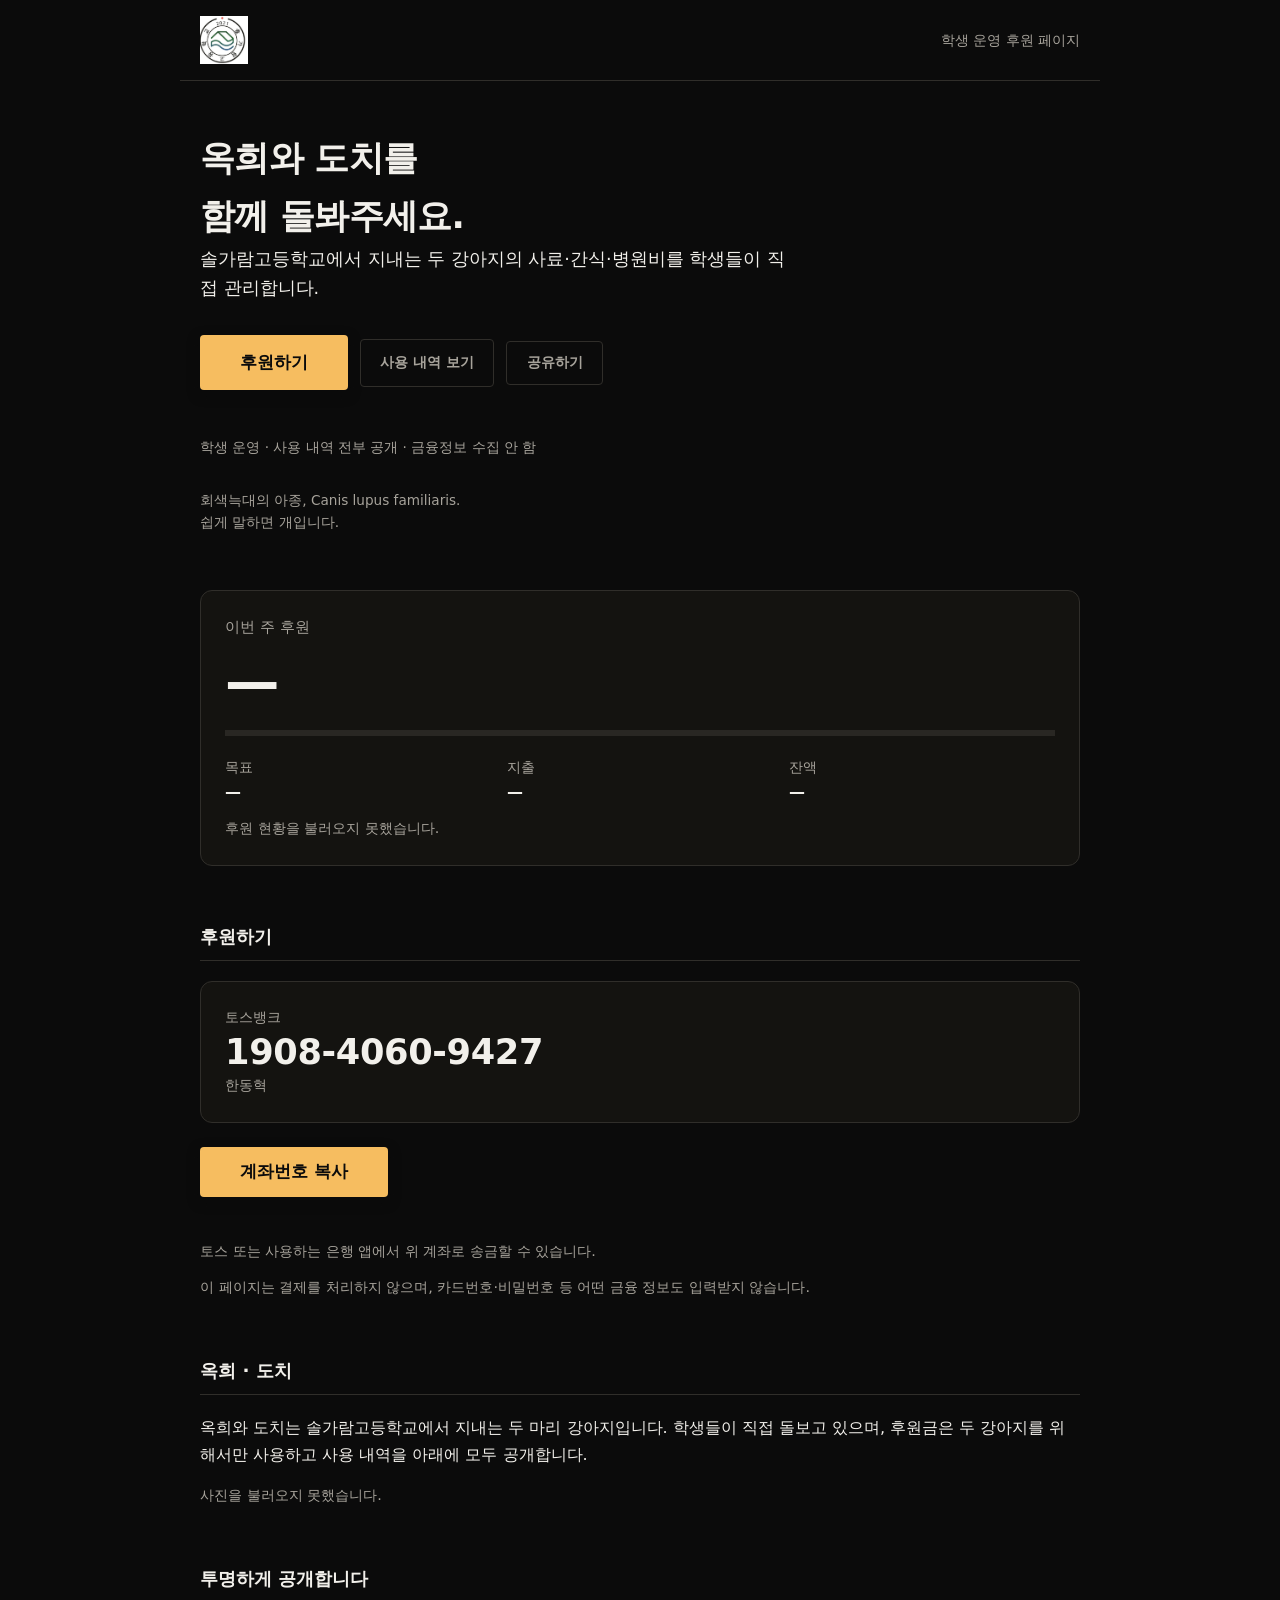
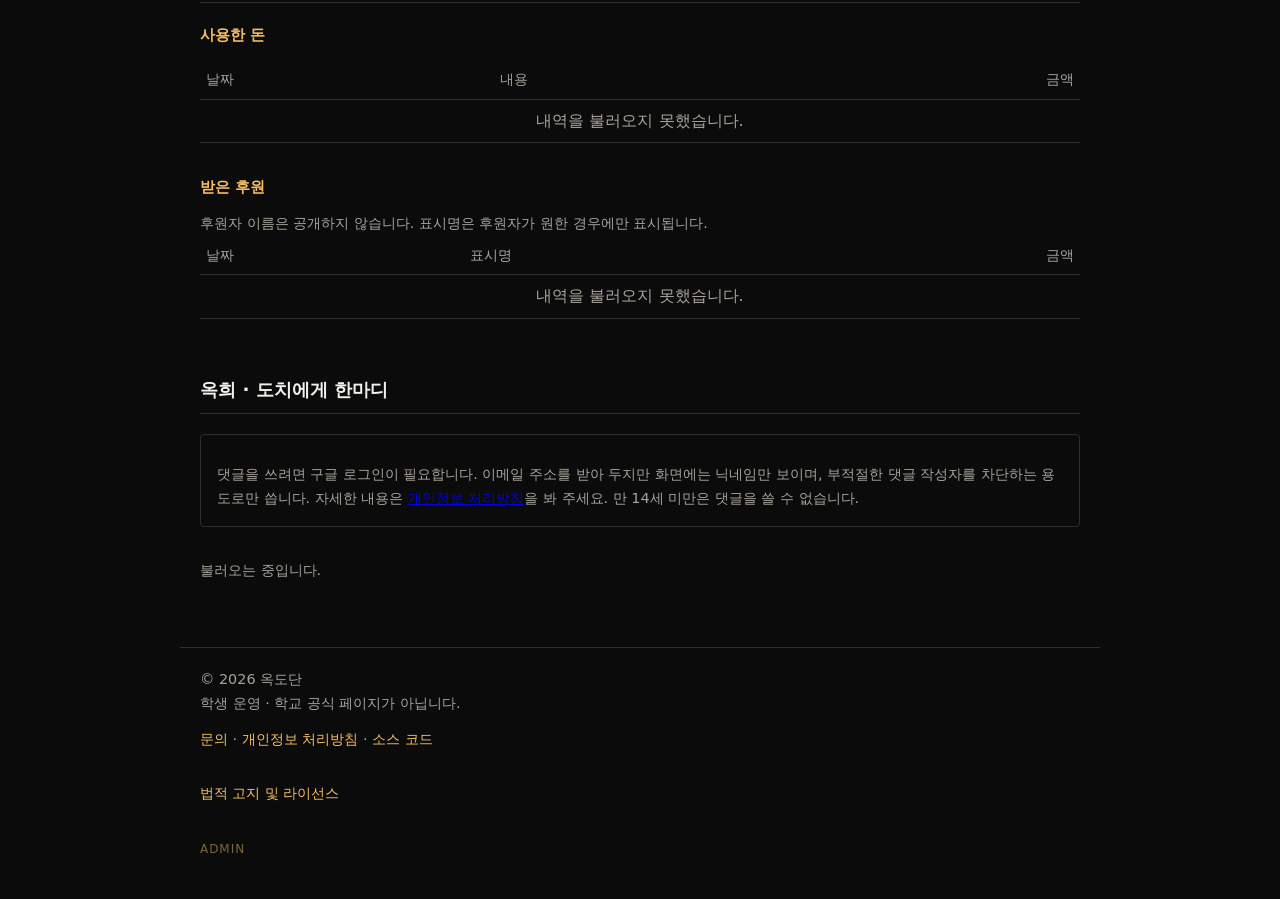
==== commit 839ec96a: "fix: 후원 중지 시 계좌 안내를 통째로 숨김 + 정보 구조 재배치 후원을 멈춘 뒤에도 계좌번호와 복사 버튼이 그대로 보였습니다. 계좌 목록과 버튼을 따로 숨기다 보니 "위 계좌" ====
--- a/index.html
+++ b/index.html
@@ -5,7 +5,7 @@
   <meta name="viewport" content="width=device-width, initial-scale=1">
   <title>옥희 도치 후원</title>
   <meta name="description" content="솔가람고등학교의 회색늑대의 아종이자 학명은 Canis lupus familiaris인 옥희와 도치를 위한 옥도단 운영 후원 페이지">
-  <link rel="stylesheet" href="style.css?v=15">
+  <link rel="stylesheet" href="style.css?v=19">
   <script src="https://accounts.google.com/gsi/client" async defer></script>
 </head>
 <body>
@@ -16,83 +16,53 @@
   <span class="logo-text" hidden>솔가람고등학교</span>
   <span class="header-right">
     <span class="header-note">학생 운영 후원 페이지</span>
-    <a href="admin.html" class="admin-link">ADMIN</a>
   </span>
 </header>
 
 <main>
   <section class="hero" aria-labelledby="page-title">
-    <h1 id="page-title">옥희 도치 후원하기</h1>
-    <p class="subtitle">솔가람고등학교의 회색늑대의 아종이자 학명은 Canis lupus familiaris인 옥희와 도치를 위한 옥도단 운영 후원 페이지</p>
+    <h1 id="page-title">옥희와 도치를<br>함께 돌봐주세요.</h1>
     <p class="intro">
-      후원금은 솔가람고등학교에서 지내는 옥희와 도치의
-      사료, 간식, 병원비, 생활용품에 사용됩니다.
+      솔가람고등학교에서 지내는 두 강아지의
+      사료·간식·병원비를 학생들이 직접 관리합니다.
     </p>
     <div class="hero-actions">
       <a href="#donate" class="cta">후원하기</a>
+      <a href="#ledger" class="cta cta-quiet">사용 내역 보기</a>
       <button type="button" id="share" class="cta cta-quiet">공유하기</button>
     </div>
     <p class="share-msg" id="share-msg" role="status" aria-live="polite"></p>
+    <p class="hero-badges">학생 운영 · 사용 내역 전부 공개 · 금융정보 수집 안 함</p>
+
+    <!-- 학명 농담은 살리되, 첫 화면의 핵심 문장을 가리지 않게 아래로 내렸습니다. -->
+    <p class="hero-aside">
+      회색늑대의 아종, Canis lupus familiaris.<br>
+      쉽게 말하면 개입니다.
+    </p>
   </section>
 
   <section aria-labelledby="status-title">
-    <h2 id="status-title">이번 주의 후원금</h2>
-    <p class="big-amount" id="received">—</p>
-    <div class="bar" role="progressbar" aria-labelledby="status-title"
-         aria-valuemin="0" aria-valuemax="100" aria-valuenow="0" id="bar">
-      <div class="bar-fill" id="bar-fill"></div>
-    </div>
-    <p class="percent" id="percent"></p>
-    <dl class="figures">
-      <div><dt>이번 주 목표</dt><dd id="goal">—</dd></div>
-      <div><dt>이번 주 지출</dt><dd id="spent">—</dd></div>
-      <div><dt>잔액</dt><dd id="balance">—</dd></div>
-    </dl>
-    <p class="note" id="load-status" role="status" hidden>후원 현황을 불러오지 못했습니다.</p>
-  </section>
-
-  <section aria-labelledby="gallery-title">
-    <h2 id="gallery-title">사진첩</h2>
-    <ul class="gallery" id="gallery">
-      <li class="gallery-empty">사진을 불러오는 중입니다.</li>
-    </ul>
-
-    <div class="comments" data-board="photos">
-      <h3 class="comments-title">사진첩 댓글</h3>
-      <div id="login-bar" class="login-bar">
-      <p class="note">
-        댓글을 쓰려면 구글 로그인이 필요합니다. 이메일 주소를 받아 두지만
-        화면에는 닉네임만 보이며, 부적절한 댓글 작성자를 차단하는 용도로만 씁니다.
-        자세한 내용은 <a href="privacy.html">개인정보 처리방침</a>을 봐 주세요.
-        만 14세 미만은 댓글을 쓸 수 없습니다.
-      </p>
-      <div id="google-btn"></div>
-      <p id="login-state" class="login-state" role="status" aria-live="polite"></p>
-      <label class="login-nick">
-        <span class="field-label">닉네임 (댓글에 이 이름으로 표시됩니다)</span>
-        <input type="text" id="my-nickname" maxlength="20" placeholder="닉네임" autocomplete="off">
-      </label>
-      <button type="button" id="google-logout" class="cta cta-quiet" hidden>로그아웃</button>
-    </div>
-
-      <form class="comment-form" hidden>
-        <label class="visually-hidden" for="body-photos">댓글</label>
-        <input type="text" id="body-photos" class="comment-body" maxlength="200"
-               placeholder="댓글을 남겨 주세요" autocomplete="off" required>
-        <button type="submit" class="cta cta-quiet">등록</button>
-        <p class="form-msg comment-msg" role="status" aria-live="polite"></p>
-      </form>
-      <ul class="comment-list"><li class="comment-empty">불러오는 중입니다.</li></ul>
-    </div>
-  </section>
-
-  <section aria-labelledby="about-title">
-    <h2 id="about-title">옥희 · 도치</h2>
-    <p>
-      옥희와 도치는 솔가람고등학교에서 지내는 두 마리 강아지입니다.
-      학생들이 직접 돌보고 있으며, 후원금은 두 강아지를 위해서만 사용하고
-      사용 내역을 아래에 모두 공개합니다.
-    </p>
+    <div class="status-panel">
+      <h2 id="status-title" class="panel-title">이번 주 후원</h2>
+
+      <div class="status-head">
+        <p class="big-amount" id="received">—</p>
+        <p class="percent" id="percent"></p>
+      </div>
+
+      <div class="bar" role="progressbar" aria-labelledby="status-title"
+           aria-valuemin="0" aria-valuemax="100" aria-valuenow="0" id="bar">
+        <div class="bar-fill" id="bar-fill"></div>
+      </div>
+
+      <dl class="figures">
+        <div><dt>목표</dt><dd id="goal">—</dd></div>
+        <div><dt>지출</dt><dd id="spent">—</dd></div>
+        <div><dt>잔액</dt><dd id="balance">—</dd></div>
+      </dl>
+
+      <p class="note" id="load-status" role="status" hidden>후원 현황을 불러오지 못했습니다.</p>
+    </div>
   </section>
 
   <section id="donate" aria-labelledby="donate-title">
@@ -106,22 +76,46 @@
       마음만 감사히 받겠습니다.
     </p>
 
-    <dl class="account" id="account-box">
-      <div><dt>은행</dt><dd>토스뱅크</dd></div>
-      <div><dt>계좌번호</dt><dd id="account-number">1908-4060-9427</dd></div>
-      <div><dt>예금주</dt><dd>한동혁</dd></div>
-    </dl>
-    <button type="button" id="copy-account" class="cta">계좌번호 복사</button>
-    <p class="copy-feedback" id="copy-feedback" role="status" aria-live="polite"></p>
-    <p class="note">토스 또는 사용하는 은행 앱에서 위 계좌로 송금할 수 있습니다.</p>
-    <p class="note">
-      이 페이지는 결제를 처리하지 않으며, 카드번호·비밀번호 등
-      어떤 금융 정보도 입력받지 않습니다.
-    </p>
-  </section>
-
-  <section aria-labelledby="ledger-title">
-    <h2 id="ledger-title">사용 내역</h2>
+    <!-- 후원을 멈추면 계좌 안내 전체가 통째로 사라집니다.
+         계좌 목록과 복사 버튼을 따로 숨기면 안내 문구가 남아 헷갈립니다. -->
+    <div id="donate-open">
+      <!-- 계좌번호가 주인공입니다. 은행·예금주는 보조 정보로 작게 둡니다.
+           라벨은 화면에 안 보이지만 화면 낭독기에는 읽힙니다.
+           계좌번호 라벨을 #account-number 안에 넣으면 복사할 때 같이 딸려갑니다. -->
+      <div class="account">
+        <p class="account-bank"><span class="visually-hidden">은행 </span>토스뱅크</p>
+        <p class="visually-hidden">계좌번호</p>
+        <p class="account-number" id="account-number">1908-4060-9427</p>
+        <p class="account-holder"><span class="visually-hidden">예금주 </span>한동혁</p>
+      </div>
+      <button type="button" id="copy-account" class="cta">계좌번호 복사</button>
+      <p class="copy-feedback" id="copy-feedback" role="status" aria-live="polite"></p>
+      <p class="note">토스 또는 사용하는 은행 앱에서 위 계좌로 송금할 수 있습니다.</p>
+      <p class="note">
+        이 페이지는 결제를 처리하지 않으며, 카드번호·비밀번호 등
+        어떤 금융 정보도 입력받지 않습니다.
+      </p>
+    </div>
+  </section>
+
+  <section aria-labelledby="about-title">
+    <h2 id="about-title">옥희 · 도치</h2>
+    <p>
+      옥희와 도치는 솔가람고등학교에서 지내는 두 마리 강아지입니다.
+      학생들이 직접 돌보고 있으며, 후원금은 두 강아지를 위해서만 사용하고
+      사용 내역을 아래에 모두 공개합니다.
+    </p>
+    <ul class="gallery" id="gallery">
+      <li class="gallery-empty">사진을 불러오는 중입니다.</li>
+    </ul>
+  </section>
+
+  <!-- 나간 돈과 들어온 돈을 한 섹션으로 묶습니다.
+       따로 두면 각각 그냥 표로 보이지만, 묶으면 공개하겠다는 약속으로 읽힙니다. -->
+  <section id="ledger" aria-labelledby="ledger-title">
+    <h2 id="ledger-title">투명하게 공개합니다</h2>
+
+    <h3 class="sub-title">사용한 돈</h3>
     <table class="expenses">
       <caption class="visually-hidden">공개된 지출 내역</caption>
       <thead>
@@ -136,22 +130,7 @@
       </tbody>
     </table>
 
-    <div class="comments" data-board="expenses">
-      <h3 class="comments-title">사용 내역 댓글</h3>
-      <form class="comment-form" hidden>
-        <label class="visually-hidden" for="body-expenses">댓글</label>
-        <input type="text" id="body-expenses" class="comment-body" maxlength="200"
-               placeholder="댓글을 남겨 주세요" autocomplete="off" required>
-        <button type="submit" class="cta cta-quiet">등록</button>
-        <p class="form-msg comment-msg" role="status" aria-live="polite"></p>
-      </form>
-      <p class="note comment-login-note">댓글은 <a href="#gallery-title">사진첩</a>에서 로그인한 뒤 쓸 수 있습니다.</p>
-      <ul class="comment-list"><li class="comment-empty">불러오는 중입니다.</li></ul>
-    </div>
-  </section>
-
-  <section aria-labelledby="donations-title">
-    <h2 id="donations-title">후원 내역</h2>
+    <h3 class="sub-title">받은 후원</h3>
     <p class="note">후원자 이름은 공개하지 않습니다. 표시명은 후원자가 원한 경우에만 표시됩니다.</p>
     <table class="expenses">
       <caption class="visually-hidden">공개된 후원 내역</caption>
@@ -166,17 +145,37 @@
         <tr><td colspan="3" class="empty">내역을 불러오는 중입니다.</td></tr>
       </tbody>
     </table>
-
-    <div class="comments" data-board="donations">
-      <h3 class="comments-title">후원 내역 댓글</h3>
+  </section>
+
+  <!-- 댓글판은 하나뿐입니다. 게시판 이름은 그대로 photos 라서
+       사진첩에 달려 있던 기존 댓글이 그대로 이어집니다. -->
+  <section aria-labelledby="comments-title">
+    <h2 id="comments-title">옥희 · 도치에게 한마디</h2>
+
+    <div class="comments" data-board="photos">
+      <div id="login-bar" class="login-bar">
+        <p class="note">
+          댓글을 쓰려면 구글 로그인이 필요합니다. 이메일 주소를 받아 두지만
+          화면에는 닉네임만 보이며, 부적절한 댓글 작성자를 차단하는 용도로만 씁니다.
+          자세한 내용은 <a href="privacy.html">개인정보 처리방침</a>을 봐 주세요.
+          만 14세 미만은 댓글을 쓸 수 없습니다.
+        </p>
+        <div id="google-btn"></div>
+        <p id="login-state" class="login-state" role="status" aria-live="polite"></p>
+        <label class="login-nick">
+          <span class="field-label">닉네임 (댓글에 이 이름으로 표시됩니다)</span>
+          <input type="text" id="my-nickname" maxlength="20" placeholder="닉네임" autocomplete="off">
+        </label>
+        <button type="button" id="google-logout" class="cta cta-quiet" hidden>로그아웃</button>
+      </div>
+
       <form class="comment-form" hidden>
-        <label class="visually-hidden" for="body-donations">댓글</label>
-        <input type="text" id="body-donations" class="comment-body" maxlength="200"
+        <label class="visually-hidden" for="body-photos">댓글</label>
+        <input type="text" id="body-photos" class="comment-body" maxlength="200"
                placeholder="댓글을 남겨 주세요" autocomplete="off" required>
         <button type="submit" class="cta cta-quiet">등록</button>
         <p class="form-msg comment-msg" role="status" aria-live="polite"></p>
       </form>
-      <p class="note comment-login-note">댓글은 <a href="#gallery-title">사진첩</a>에서 로그인한 뒤 쓸 수 있습니다.</p>
       <ul class="comment-list"><li class="comment-empty">불러오는 중입니다.</li></ul>
     </div>
   </section>
@@ -190,24 +189,27 @@
 </dialog>
 
 <footer>
-  <p>
-    이 페이지는 솔가람고등학교 학생들이 운영하는 후원 안내 페이지이며,
-    학교 공식 페이지가 아닙니다.
+  <p class="footer-line">
+    © 2026 옥도단<br>
+    학생 운영 · 학교 공식 페이지가 아닙니다.
   </p>
 
-  <p>문의: <a href="mailto:sunsetbaby@naver.com">sunsetbaby@naver.com</a></p>
-
-  <p>
-    <a href="privacy.html">개인정보 처리방침</a>
+  <p class="footer-links">
+    <a href="mailto:sunsetbaby@naver.com">문의</a> ·
+    <a href="privacy.html">개인정보 처리방침</a> ·
+    <a href="https://github.com/meer-ckat/SolgaramGaeSeKiHooWon"
+       target="_blank" rel="noopener noreferrer">소스 코드</a>
   </p>
 
-  <p>
-    욕설·비방·개인정보가 담긴 댓글은 예고 없이 삭제되며,
-    반복되면 댓글 작성이 제한됩니다.
-  </p>
-
-  <div class="copyright">
-    <p>© 2026 옥도단.</p>
+  <!-- 법적 고지는 다 필요하지만 늘 펼쳐 둘 필요는 없습니다.
+       details 는 브라우저 기본 기능이라 따로 스크립트가 없습니다. -->
+  <details class="legal">
+    <summary>법적 고지 및 라이선스</summary>
+
+    <p>
+      욕설·비방·개인정보가 담긴 댓글은 예고 없이 삭제되며,
+      반복되면 댓글 작성이 제한됩니다.
+    </p>
 
     <p>
       이 사이트의 소스 코드는
@@ -222,8 +224,10 @@
       MIT License의 적용 대상이 아니며,
       각 저작권자의 권리가 유지됩니다.
     </p>
-  </div>
+  </details>
+
+  <p class="footer-admin"><a href="admin.html">ADMIN</a></p>
 </footer>
-<script src="script.js?v=15"></script>
+<script src="script.js?v=19"></script>
 </body>
 </html>
--- a/style.css
+++ b/style.css
@@ -8,6 +8,7 @@
   --muted: #A7A39B;
   --line: #302E2A;
   --bar-bg: #292723;
+  --panel: #141310;
 
   /* 테마 색상 */
   --marigold: #F6BD60;
@@ -66,7 +67,7 @@
 }
 
 .logo {
-  height: 6rem;
+  height: 48px;
   width: auto;
   object-fit: contain;
 }
@@ -126,6 +127,21 @@
 .intro {
   margin: 0 0 2rem;
   max-width: 34em;
+  font-size: 1.1rem;
+}
+
+.hero-badges {
+  margin: 1rem 0 0;
+  font-size: 0.85rem;
+  color: var(--muted);
+}
+
+/* 학명 농담. 재미는 남기되 첫 화면의 핵심 문장과 경쟁하지 않게 작게 둡니다. */
+.hero-aside {
+  margin: 2rem 0 0;
+  font-size: 0.85rem;
+  color: var(--muted);
+  line-height: 1.6;
 }
 
 /* ========================================
@@ -188,8 +204,33 @@
    후원 현황
 ======================================== */
 
+/* 큰 금액·막대·수치를 카드 하나로 묶습니다.
+   따로 두면 문서처럼 보이고, 셋으로 쪼개면 관리자 대시보드처럼 보입니다. */
+.status-panel {
+  background: var(--panel);
+  border: 1px solid var(--line);
+  border-radius: 12px;
+  padding: 1.5rem;
+}
+
+.panel-title {
+  font-size: 0.95rem;
+  font-weight: 400;
+  color: var(--muted);
+  margin: 0 0 0.75rem;
+  padding: 0;
+  border: none;
+}
+
+.status-head {
+  display: flex;
+  align-items: baseline;
+  justify-content: space-between;
+  gap: 1rem;
+}
+
 .big-amount {
-  font-size: clamp(2.6rem, 9vw, 4rem);
+  font-size: clamp(2.2rem, 8vw, 3.4rem);
 
   font-weight: 700;
 
@@ -222,35 +263,32 @@
 }
 
 .percent {
-  font-size: 0.9rem;
-
-  color: var(--muted);
-
-  margin: 0.5rem 0 1.5rem;
+  font-size: 1.05rem;
+  font-weight: 700;
+  font-variant-numeric: tabular-nums;
+  color: var(--marigold);
+  margin: 0;
+  white-space: nowrap;
 }
 
 .figures {
-  margin: 0;
+  margin: 1.25rem 0 0;
 
   display: grid;
 
-  gap: 0.4rem;
+  grid-template-columns: repeat(3, 1fr);
+
+  gap: 1rem;
 }
 
 .figures div {
-  display: flex;
-
-  justify-content: space-between;
-
-  border-bottom: 1px solid var(--line);
-
-  padding-bottom: 0.4rem;
-
-  max-width: 22em;
+  min-width: 0;
 }
 
 .figures dt {
   color: var(--muted);
+
+  font-size: 0.85rem;
 }
 
 .figures dd {
@@ -267,46 +305,49 @@
    후원하기
 ======================================== */
 
+/* 은행·계좌번호·예금주가 같은 크기면 정작 옮겨 적을 계좌번호가 안 보입니다. */
 .account {
   margin: 0 0 1.5rem;
 
-  display: grid;
-
-  gap: 0.4rem;
-}
-
-.account div {
-  display: flex;
-
-  justify-content: space-between;
-
-  border-bottom: 1px solid var(--line);
-
-  padding-bottom: 0.4rem;
-
-  max-width: 22em;
-}
-
-.account dt {
-  color: var(--muted);
-
-  flex-shrink: 0;
-
-  margin-right: 1rem;
-}
-
-.account dd {
+  padding: 1.5rem;
+
+  background: var(--panel);
+
+  border: 1px solid var(--line);
+
+  border-radius: 12px;
+}
+
+.account p {
   margin: 0;
+}
+
+.account-bank {
+  font-size: 0.9rem;
+
+  color: var(--muted);
+}
+
+.account-number {
+  font-size: clamp(1.6rem, 6vw, 2.2rem);
 
   font-weight: 700;
 
+  letter-spacing: -0.01em;
+
   font-variant-numeric: tabular-nums;
 
+  line-height: 1.25;
+
   word-break: break-all;
 
-  text-align: right;
-
-  color: var(--text);
+  color: var(--text);
+}
+
+.account-holder {
+  font-size: 0.9rem;
+
+  color: var(--muted);
 }
 
 .copy-feedback {
@@ -337,6 +378,17 @@
    사용 내역
 ======================================== */
 
+.sub-title {
+  font-size: 0.95rem;
+  font-weight: 700;
+  color: var(--marigold);
+  margin: 2rem 0 0.75rem;
+}
+
+.sub-title:first-of-type {
+  margin-top: 0;
+}
+
 .expenses {
   width: 100%;
 
@@ -410,16 +462,41 @@
 /* 저작권·라이선스 표기.
    #666 은 이 배경(#0B0B0B)에서 명암비 3.4:1 로 읽기 어렵고,
    #ddd 구분선은 다른 선보다 밝게 튀어서 테마 변수로 맞췄습니다. */
-.copyright {
-  margin-top: 2rem;
-  padding-top: 1rem;
-  border-top: 1px solid var(--line);
+.footer-line {
+  margin: 0 0 0.75rem;
+}
+
+.footer-links {
+  margin: 0 0 1.25rem;
+}
+
+.legal {
   font-size: 0.85rem;
-  color: var(--muted);
-}
-
-.copyright p {
-  margin: 0.35rem 0;
+}
+
+.legal summary {
+  cursor: pointer;
+  color: var(--marigold);
+  min-height: 44px;
+  display: flex;
+  align-items: center;
+}
+
+.legal summary:focus-visible {
+  outline: 3px solid var(--marigold);
+  outline-offset: 2px;
+}
+
+.legal p {
+  margin: 0.5rem 0;
+}
+
+/* ADMIN 은 일반 방문자에게 의미가 없습니다. 있되 튀지 않게 둡니다. */
+.footer-admin {
+  margin: 1.5rem 0 0;
+  font-size: 0.75rem;
+  letter-spacing: 0.08em;
+  opacity: 0.5;
 }
 
 /* ========================================
@@ -541,6 +618,14 @@
   display: grid;
   gap: 1rem;
   grid-template-columns: repeat(auto-fill, minmax(220px, 1fr));
+
+  /* 사진마다 높이가 달라졌으므로 위쪽으로 맞춥니다. */
+  align-items: start;
+}
+
+/* 첫 사진은 폭을 전부 써서 이번 주 대표 사진처럼 보이게 합니다. */
+.gallery li:first-child {
+  grid-column: 1 / -1;
 }
 
 .gallery-item {
@@ -552,13 +637,20 @@
   cursor: zoom-in;
 }
 
+/* 높이를 200px로 고정하면 세로 사진이 전부 잘려 상품 썸네일처럼 보입니다.
+   원본 비율을 그대로 둡니다. */
 .gallery img {
   width: 100%;
-  height: 200px;
-  object-fit: cover;
+  height: auto;
   display: block;
   border-radius: 0.25rem;
   background: var(--bar-bg);
+}
+
+/* 대표 사진만은 세로로 너무 길어지지 않게 화면 높이로 자릅니다. */
+.gallery li:first-child img {
+  max-height: 60vh;
+  object-fit: cover;
 }
 
 /* 크게 보기 */
@@ -734,9 +826,7 @@
 ======================================== */
 
 .comments {
-  margin-top: 1.75rem;
-  padding-top: 1.25rem;
-  border-top: 1px solid var(--line);
+  margin-top: 0;
 }
 
 .comments-title {
@@ -936,11 +1026,39 @@
     text-align: center;
   }
 
+  /* 버튼 3개를 세로로 쌓으면 현황 패널이 첫 화면 밖으로 밀립니다.
+     주 버튼만 한 줄을 다 쓰고, 나머지 둘은 아래에서 나눠 씁니다. */
   .hero-actions {
-    display: block;
+    display: flex;
+    flex-wrap: wrap;
+    gap: 0.6rem;
   }
 
   .hero-actions .cta {
-    margin-bottom: 0.6rem;
-  }
-}
+    flex: 1 1 0;
+    width: auto;
+    min-width: 0;
+  }
+
+  .hero-actions .cta:first-child {
+    flex-basis: 100%;
+  }
+
+  .status-panel,
+  .account {
+    padding: 1.25rem;
+  }
+
+  .figures {
+    gap: 0.6rem;
+  }
+
+  .figures dt {
+    font-size: 0.75rem;
+  }
+
+  .figures dd {
+    font-size: 0.95rem;
+  }
+
+}
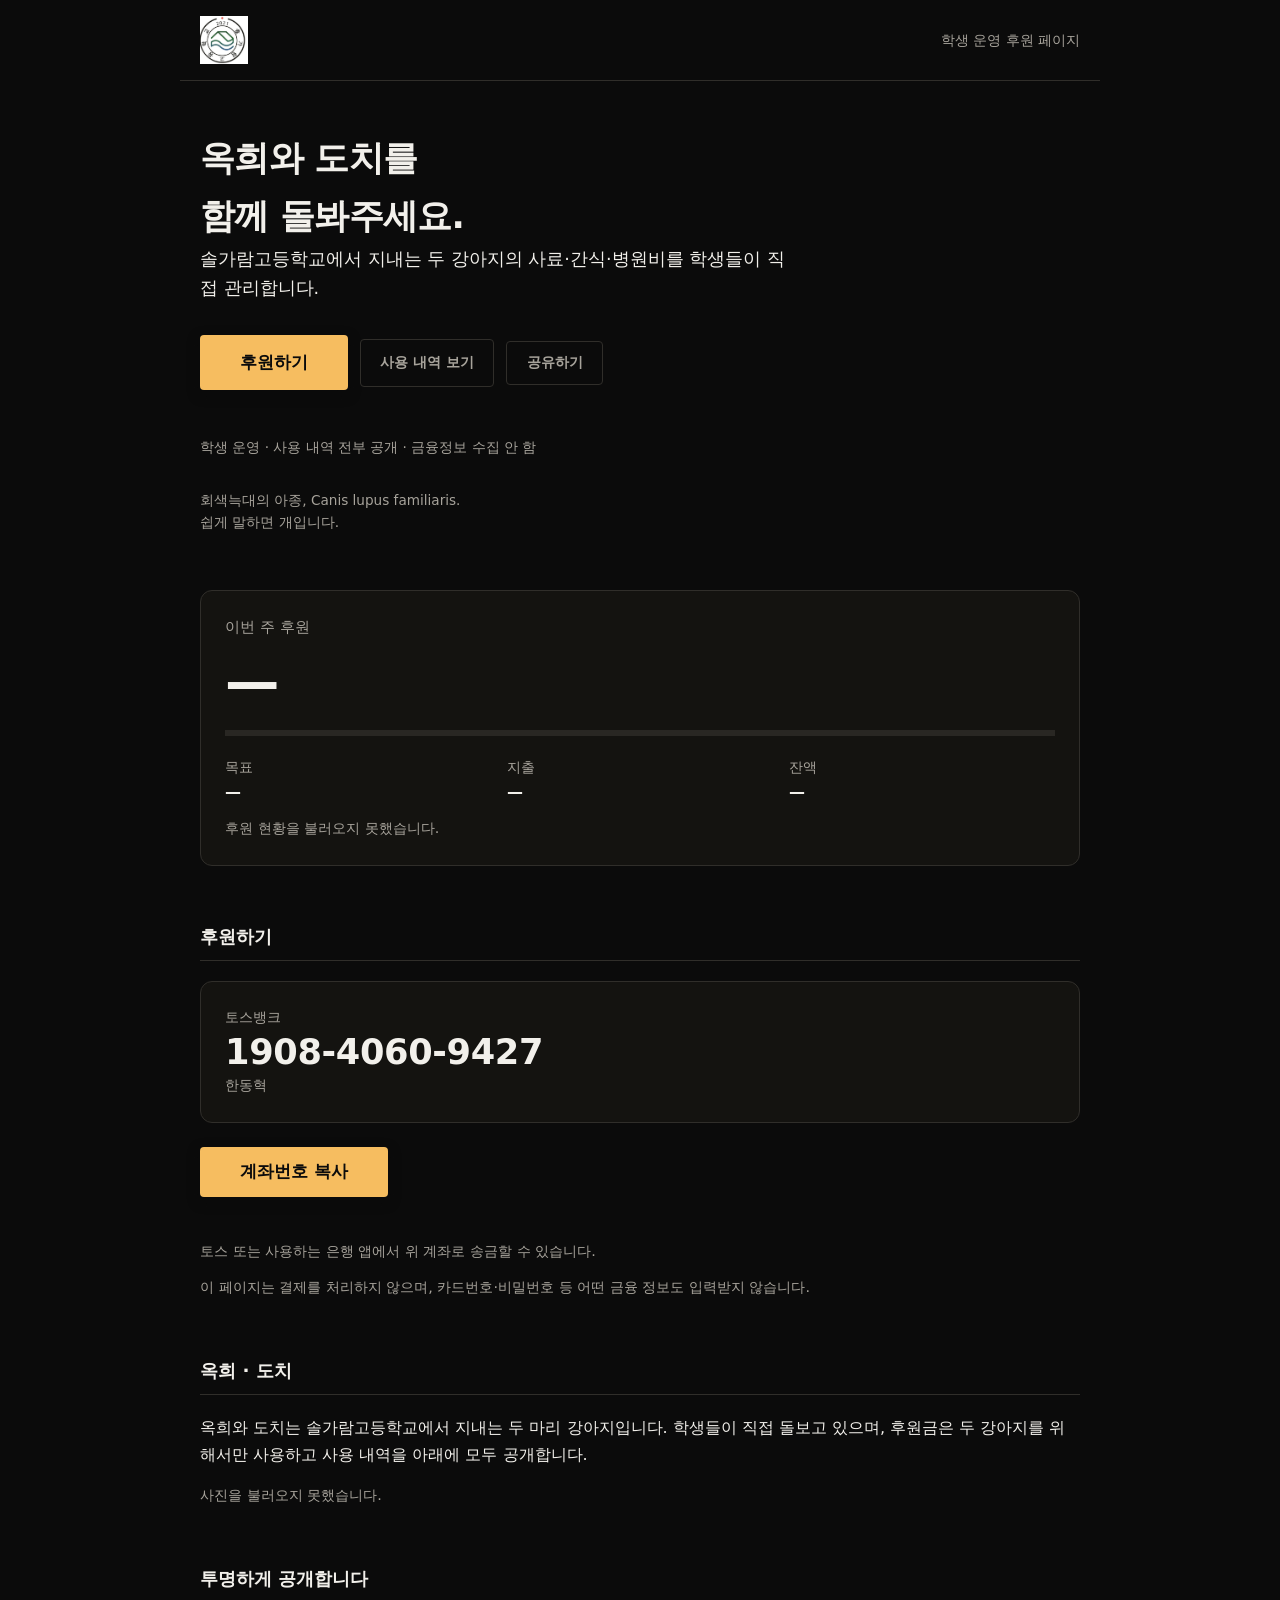
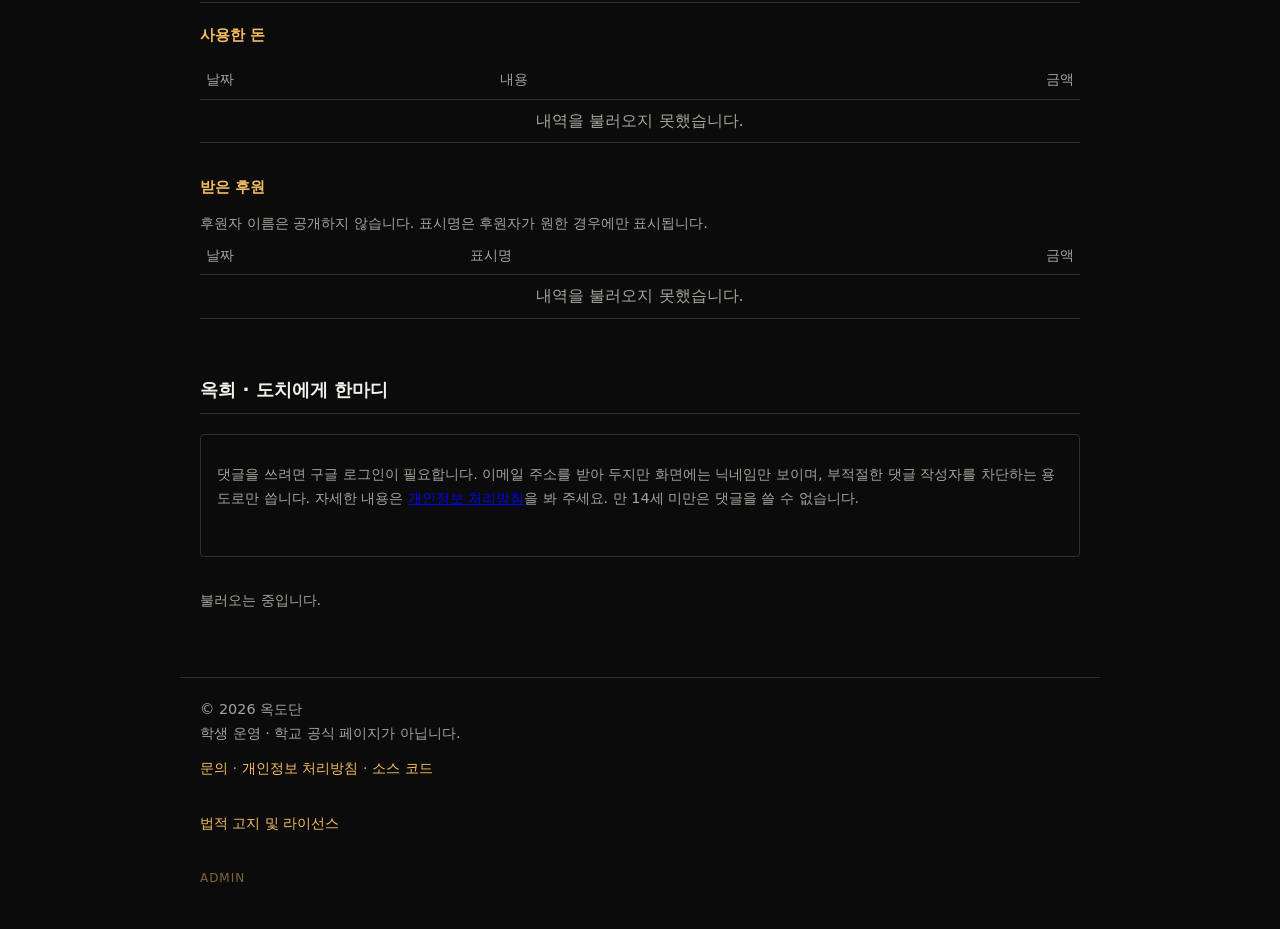
==== commit cf862129: "feat: 닉네임 바꾸기 (7일 간격) + 내역에 연도 표시 닉네임을 한 번 정하면 영영 못 바꿨습니다. 바꿀 수 있게 하되, 연달아 바꾸면 시트를 통째로 다시 쓰게 되므로 서버가" ====
--- a/index.html
+++ b/index.html
@@ -5,7 +5,7 @@
   <meta name="viewport" content="width=device-width, initial-scale=1">
   <title>옥희 도치 후원</title>
   <meta name="description" content="솔가람고등학교의 회색늑대의 아종이자 학명은 Canis lupus familiaris인 옥희와 도치를 위한 옥도단 운영 후원 페이지">
-  <link rel="stylesheet" href="style.css?v=19">
+  <link rel="stylesheet" href="style.css?v=21">
   <script src="https://accounts.google.com/gsi/client" async defer></script>
 </head>
 <body>
@@ -166,6 +166,16 @@
           <span class="field-label">닉네임 (댓글에 이 이름으로 표시됩니다)</span>
           <input type="text" id="my-nickname" maxlength="20" placeholder="닉네임" autocomplete="off">
         </label>
+
+        <!-- 닉네임을 바꾸면 지난 댓글의 이름도 같이 바뀝니다.
+             자주 바꾸면 시트를 통째로 다시 쓰게 되므로 서버가 기간을 둡니다. -->
+        <div class="nick-actions" id="nick-actions" hidden>
+          <button type="button" id="nick-edit" class="cta cta-quiet">닉네임 바꾸기</button>
+          <button type="button" id="nick-save" class="cta cta-quiet" hidden>저장</button>
+          <button type="button" id="nick-cancel" class="cta cta-quiet" hidden>취소</button>
+        </div>
+        <p class="form-msg" id="nick-msg" role="status" aria-live="polite"></p>
+
         <button type="button" id="google-logout" class="cta cta-quiet" hidden>로그아웃</button>
       </div>
 
@@ -228,6 +238,6 @@
 
   <p class="footer-admin"><a href="admin.html">ADMIN</a></p>
 </footer>
-<script src="script.js?v=19"></script>
+<script src="script.js?v=21"></script>
 </body>
 </html>
--- a/style.css
+++ b/style.css
@@ -416,6 +416,10 @@
 
 .expenses td {
   color: var(--text);
+}
+
+.expenses .date {
+  white-space: nowrap;
 }
 
 .expenses .num {
@@ -952,6 +956,33 @@
   outline-offset: 2px;
 }
 
+.nick-actions {
+  display: flex;
+  flex-wrap: wrap;
+  gap: 0.5rem;
+  margin-top: 0.75rem;
+}
+
+/* 모바일에서 .cta 는 한 줄을 다 쓰지만, 여기서는 나란히 놓입니다. */
+.nick-actions .cta {
+  flex: 0 0 auto;
+  width: auto;
+}
+
+.nick-actions .cta:disabled {
+  opacity: 0.55;
+  cursor: default;
+}
+
+.nick-actions .cta:disabled:hover {
+  color: var(--muted);
+  border-color: var(--line);
+}
+
+#nick-msg {
+  margin-top: 0.5rem;
+}
+
 #google-logout {
   margin-top: 0.75rem;
 }
